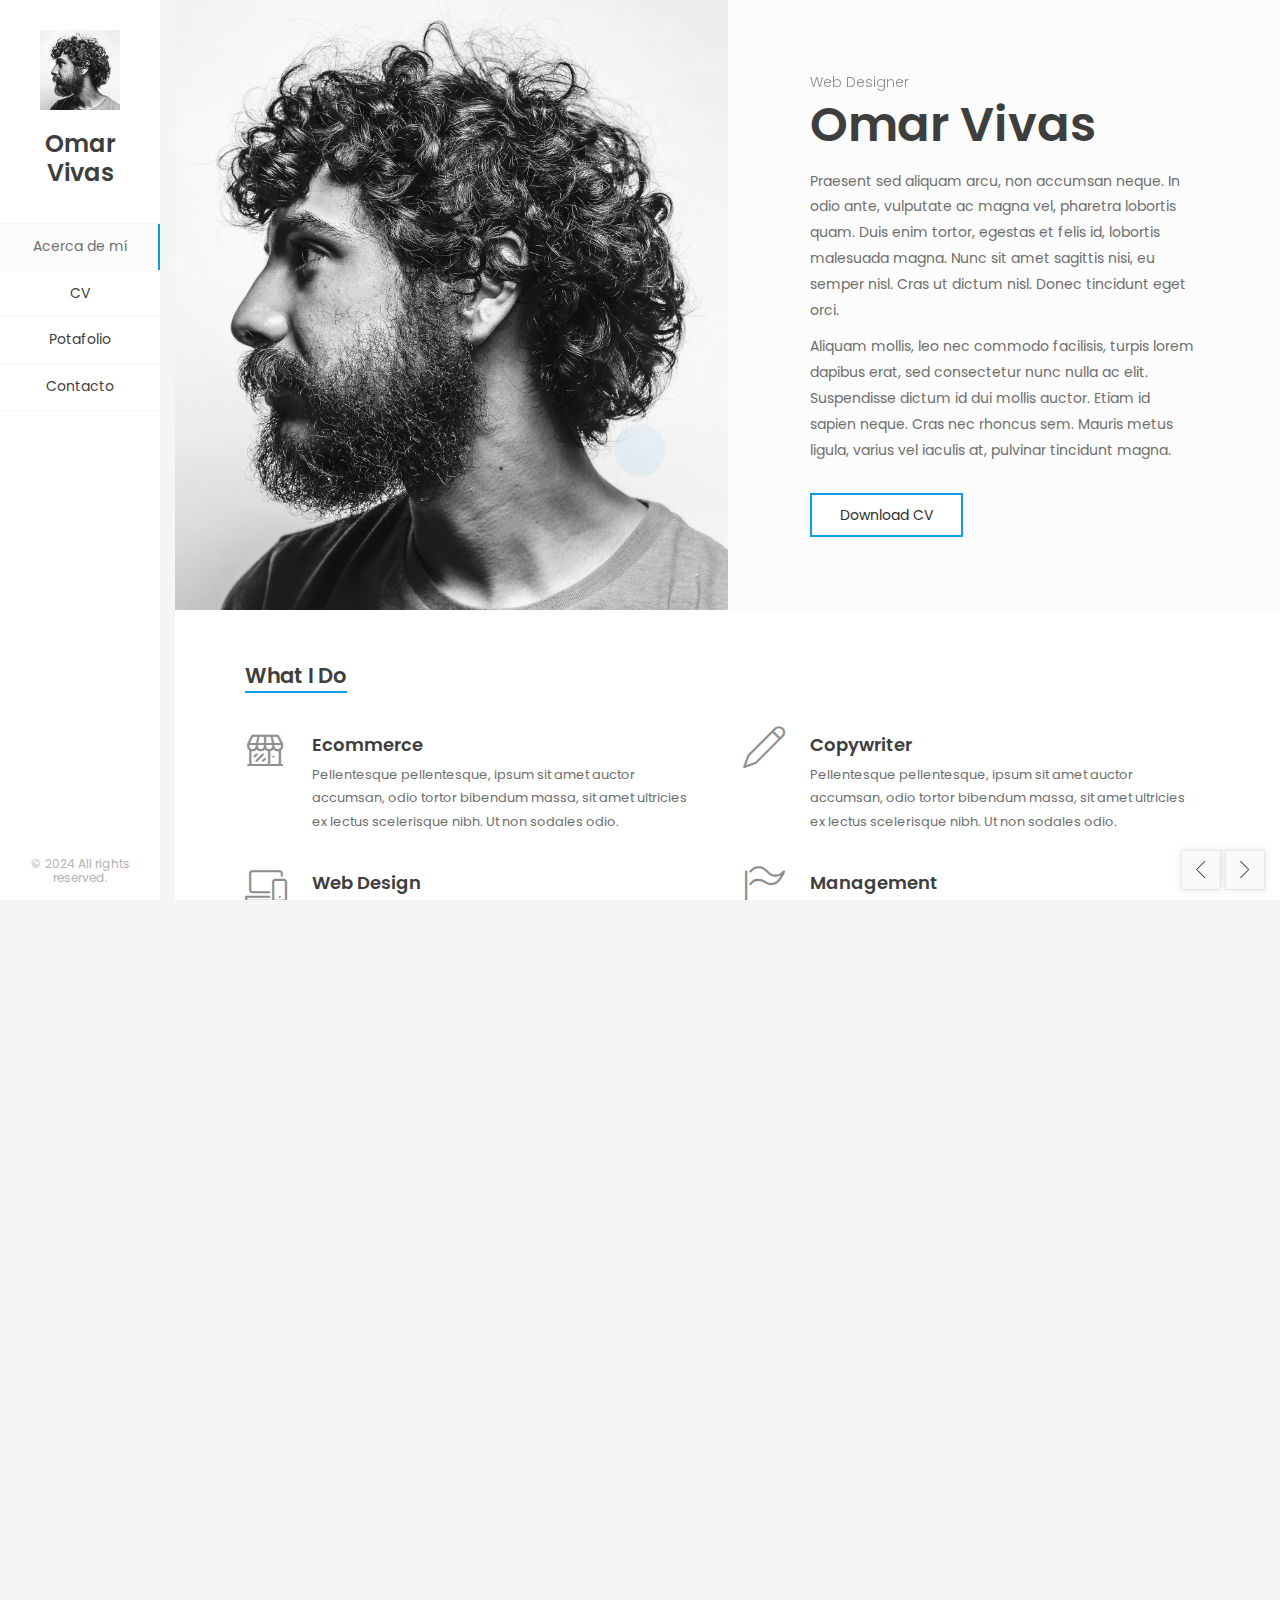
==== index.html @ ddd78770 "sync" ====
<!DOCTYPE html>
<html lang="en" class="no-js">
  <head>
    <meta charset="UTF-8" />
    <meta http-equiv="X-UA-Compatible" content="IE=edge"> 
    <title>Omar Vivas - Resume / CV / Portfolio</title>
    <meta name="viewport" content="width=device-width, initial-scale=1, maximum-scale=1" />
    <meta name="description" content="Omar Vivas - Resume / CV / Portfolio" />
    <meta name="keywords" content="CV, portfolio" />
    <meta name="author" content="lmpixels" />
    <link rel="shortcut icon" href="favicon.ico">

    <link rel="stylesheet" href="css/bootstrap.min.css" type="text/css">
    <link rel="stylesheet" href="css/animate.css" type="text/css">
    <link rel="stylesheet" href="css/animations.css" type="text/css">
    <link rel="stylesheet" href="css/owl.carousel.css" type="text/css">
    <link rel="stylesheet" href="css/magnific-popup.css" type="text/css">
    <link rel="stylesheet" href="css/main.css" type="text/css" id="theme-link">
    <link rel="stylesheet" href="preview/lmpixels-demo-panel.css" type="text/css">

    <script src="js/modernizr.custom.js"></script>
  </head>

  <body>
    <!-- Loading animation -->
    <div class="preloader">
      <div class="preloader-animation">
        <div class="preloader-spinner">
        </div>
      </div>
    </div>
    <!-- /Loading animation -->

    <div id="page" class="page">
      <!-- Header -->
      <header id="site_header" class="header mobile-menu-hide">
        <div class="header-content clearfix">
          <div class="my-photo">
            <img src="images/photo.jpg" alt="image">
          </div>

          <div class="site-title-block">
            <div class="site-title">Omar Vivas</div>
          </div>

          <!-- Navigation -->
          <div class="site-nav">
            <!-- Main menu -->
            <ul id="nav" class="site-main-menu">
              <li>
                <a class="pt-trigger" href="#about-me">Acerca de mí</a><!-- href value = data-id without # of .pt-page. -->
              </li>
              <li>
                <a class="pt-trigger" href="#resume">CV</a>
              </li>
              <li>
                <a class="pt-trigger" href="#portfolio">Potafolio</a>
              </li>
              <li>
                <a class="pt-trigger" href="#contact">Contacto</a>
              </li>
            </ul>
            <!-- /Main menu -->
          </div>
          <!-- Navigation -->

          <!-- Copyrights -->
          <div class="copyrights">© 2024 All rights reserved.</div>
          <!-- / Copyrights -->
        </div>
      </header>
      <!-- /Header -->

      <!-- Mobile Header -->
      <div class="mobile-header mobile-visible">
        <div class="mobile-logo-container">
          <div class="mobile-header-image">
            <a href="#">
                <img src="images/photo.jpg" alt="image">
            </a>
          </div>
          <div class="mobile-site-title"><a href="#">Omar Vivas</a></div>
        </div>

        <a class="menu-toggle mobile-visible">
          <i class="fa fa-bars"></i>
        </a>
      </div>
      <!-- /Mobile Header -->

      <!-- Arrows Nav -->
      <div class="lmpixels-arrows-nav">
        <div class="lmpixels-arrow-left"><i class="lnr lnr-chevron-left"></i></div>
        <div class="lmpixels-arrow-right"><i class="lnr lnr-chevron-right"></i></div>
      </div>
      <!-- /Arrows Nav -->

      <!-- Main Content -->
      <div id="main" class="site-main">
        <!-- Page changer wrapper -->
        <div class="pt-wrapper">
          <!-- Subpages -->
          <div class="subpages">

            <!-- Home Subpage -->
            <section class="pt-page" data-id="about-me">
              <div class="section-inner start-page-full-width">
                <div class="start-page-full-width">
                  <div class="row">
                    <div class="col-sm-12 col-md-6 col-lg-6">
                        <div class="inner-content">
                          <div class="fill-block"></div>
                        </div>
                    </div>
                    <div class="col-sm-12 col-md-6 col-lg-6">
                      <div class="inner-content">
                        <div class="hp-text-block">
                          <!-- Text rotation / Subtitle -->
                          <div class="owl-carousel text-rotation">                                    
                            <div class="item">
                              <div class="sp-subtitle">Web Designer</div>
                            </div>
                            <div class="item">
                              <div class="sp-subtitle">Frontend-developer</div>
                            </div>
                          </div>
                          <!-- /Text rotation / Subtitle -->

                          <h2 class="hp-main-title">Omar Vivas</h2>
                          <p>Praesent sed aliquam arcu, non accumsan neque. In odio ante, vulputate ac magna vel, pharetra lobortis quam. Duis enim tortor, egestas et felis id, lobortis malesuada magna. Nunc sit amet sagittis nisi, eu semper nisl. Cras ut dictum nisl. Donec tincidunt eget orci.</p><p>Aliquam mollis, leo nec commodo facilisis, turpis lorem dapibus erat, sed consectetur nunc nulla ac elit. Suspendisse dictum id dui mollis auctor. Etiam id sapien neque. Cras nec rhoncus sem. Mauris metus ligula, varius vel iaculis at, pulvinar tincidunt magna.</p>
                          <div class="hp-buttons">
                            <a href="#" target="_blank" class="btn btn-primary">Download CV</a>
                          </div>
                        </div>
                      </div>
                    </div>
                  </div>
                </div>
              </div>

              <div class="section-inner custom-page-content">
                <div class="page-content">
                  <!-- Services Block Title -->    
                  <div class="row">
                    <div class="col-xs-12 col-sm-12">
                      <div class="col-inner">
                        <div class="block-title">
                            <h3>What I Do</h3>
                        </div>
                      </div>
                    </div>
                  </div>
                  <!-- /Services Block Title -->  

                  <!-- Services Block -->  
                  <div class="row">
                    <div class="col-xs-12 col-sm-6">
                      <div class="col-inner">
                        <div class="info-list-w-icon">
                          <!-- Service Item 1 -->
                          <div class="info-block-w-icon">
                            <div class="ci-icon">
                              <i class="lnr lnr-store"></i>
                            </div>
                            <div class="ci-text">
                              <h4>Ecommerce</h4>
                              <p>Pellentesque pellentesque, ipsum sit amet auctor accumsan, odio tortor bibendum massa, sit amet ultricies ex lectus scelerisque nibh. Ut non sodales odio.</p>
                            </div>
                          </div>
                          <!-- /Service Item 1 -->

                          <!-- Service Item 2 -->
                          <div class="info-block-w-icon">
                            <div class="ci-icon">
                              <i class="lnr lnr-laptop-phone"></i>
                            </div>
                            <div class="ci-text">
                              <h4>Web Design</h4>
                              <p>Pellentesque pellentesque, ipsum sit amet auctor accumsan, odio tortor bibendum massa, sit amet ultricies ex lectus scelerisque nibh. Ut non sodales odio.</p>
                            </div>
                          </div>
                          <!-- Service Item 2 -->
                        </div>
                      </div>
                    </div>

                    <div class="col-xs-12 col-sm-6">
                      <div class="col-inner">
                        <div class="info-list-w-icon">
                          <!-- Service Item 3 -->
                          <div class="info-block-w-icon">
                            <div class="ci-icon">
                              <i class="lnr lnr-pencil"></i>
                            </div>
                            <div class="ci-text">
                              <h4>Copywriter</h4>
                              <p>Pellentesque pellentesque, ipsum sit amet auctor accumsan, odio tortor bibendum massa, sit amet ultricies ex lectus scelerisque nibh. Ut non sodales odio.</p>
                            </div>
                          </div>
                          <!-- Service Item 3 -->

                          <!-- Service Item 4 -->
                          <div class="info-block-w-icon">
                            <div class="ci-icon">
                              <i class="lnr lnr-flag"></i>
                            </div>
                            <div class="ci-text">
                              <h4>Management</h4>
                              <p>Pellentesque pellentesque, ipsum sit amet auctor accumsan, odio tortor bibendum massa, sit amet ultricies ex lectus scelerisque nibh. Ut non sodales odio.</p>
                            </div>
                          </div>
                          <!-- Service Item 4 -->
                        </div>
                      </div>
                    </div>
                  </div>
                  <!-- /Services Block -->
                </div>
              </div>
            </section>
            <!-- End of Home Subpage -->

            <!-- Resume Subpage -->
            <section class="pt-page" data-id="resume">
              <div class="section-inner custom-page-content">
                <div class="section-title-block second-style">
                  <h2 class="section-title">Curriculum vitae</h2>
                  <h5 class="section-description">Más de 10 años de experiencia</h5>
                </div>

                <div class="section-content">
                  <div class="row">
                    <div class="col-xs-12 col-sm-8">
                      <div class="col-inner bs-30">
                        <div class="block-title">
                            <h3>Education</h3>
                        </div>

                        <div class="timeline timeline-second-style bs-30 clearfix">
                          <div class="timeline-item clearfix">
                            <div class="left-part">
                              <h5 class="item-period">2008</h5>
                              <span class="item-company">University of Studies</span>
                            </div>
                            <div class="divider"></div>
                            <div class="right-part">
                              <h4 class="item-title">Fronted Development</h4>
                              <p>Maecenas finibus nec sem ut imperdiet. Ut tincidunt est ac dolor aliquam sodales. Phasellus sed mauris hendrerit, laoreet sem in, lobortis ante.</p>
                            </div>
                          </div>

                          <div class="timeline-item clearfix">
                            <div class="left-part">
                              <h5 class="item-period">2007</h5>
                              <span class="item-company">University of Studies</span>
                            </div>
                            <div class="divider"></div>
                            <div class="right-part">
                              <h4 class="item-title">Graphic Design</h4>
                              <p>Aliquam tincidunt malesuada tortor vitae iaculis. In eu turpis iaculis, feugiat risus quis, aliquet urna. Quisque fringilla mollis risus, eu pulvinar dolor.</p>
                            </div>
                          </div>
                        </div>

                        <div class="block-title">
                            <h3>Experience<span></span></h3>
                        </div>


                        <div class="timeline timeline-second-style clearfix">
                          <div class="timeline-item clearfix">
                            <div class="left-part">
                              <h5 class="item-period">2016 - Current</h5>
                              <span class="item-company">Google</span>
                            </div>
                            <div class="divider"></div>
                            <div class="right-part">
                              <h4 class="item-title">Lead Ui/Ux Designer</h4>
                              <p>Praesent dignissim sollicitudin justo, sed elementum quam lacinia quis. Phasellus eleifend tristique posuere. Sed vitae dui nec magna.</p>
                            </div>
                          </div>

                          <div class="timeline-item clearfix">
                            <div class="left-part">
                              <h5 class="item-period">2013 - 2016</h5>
                              <span class="item-company">Adobe</span>
                                    </div>
                            <div class="divider"></div>
                            <div class="right-part">
                              <h4 class="item-title">Senior Ui/Ux Designer</h4>
                              <p>Maecenas tempus faucibus rutrum. Duis eu aliquam urna. Proin vitae nulla tristique, ornare felis id, congue libero. Nam volutpat euismod quam.</p>
                            </div>
                          </div>

                          <div class="timeline-item clearfix">
                            <div class="left-part">
                              <h5 class="item-period">2011 - 2013</h5>
                              <span class="item-company">Google</span>
                                    </div>
                            <div class="divider"></div>
                            <div class="right-part">
                              <h4 class="item-title">Junior Ui/Ux Designer</h4>
                              <p>Duis mollis nunc quis quam viverra venenatis. Nulla nulla arcu, congue vitae nunc ac, sodales ultricies diam. Nullam justo leo, tincidunt sit amet.</p>
                            </div>
                          </div>
                        </div>
                      </div>
                    </div>

                    <div class="col-xs-12 col-sm-4">
                      <div class="col-inner">

                        <div class="block-title">
                          <h3>Design Skills<span></span></h3>
                        </div>

                        <div class="skills-info skills-second-style">
                          <!-- Skill 1 -->
                          <div class="clearfix">
                            <h4>Web Design</h4>
                            <div class="skill-value">95%</div>
                          </div>
                          <div class="skill-container">
                            <div class="skill-percentage skill-1"></div>
                          </div>
                          <!-- /Skill 1 -->

                          <!-- Skill 2 -->
                          <div class="clearfix">
                            <h4>Print Design</h4>
                            <div class="skill-value">65%</div>
                          </div>
                          <div class="skill-container">
                            <div class="skill-percentage skill-2"></div>
                          </div>
                          <!-- /Skill 2 -->

                          <!-- Skill 3 -->
                          <div class="clearfix">
                            <h4>Logo Design</h4>
                            <div class="skill-value">80%</div>
                          </div>
                          <div class="skill-container">
                            <div class="skill-percentage skill-3"></div>
                          </div>
                          <!-- /Skill 3 -->
                          
                          <!-- Skill 4 -->
                          <div class="clearfix">
                            <h4>Graphic Design</h4>
                            <div class="skill-value">90%</div>
                          </div>
                          <div class="skill-container">
                            <div class="skill-percentage skill-4"></div>
                          </div>
                          <!-- /Skill 4 -->
                        </div>

                        <div class="block-title ts-10">
                          <h3>Coding Skills<span></span></h3>
                        </div>


                        <div class="skills-info skills-second-style">
                          <!-- Skill 5 -->
                          <div class="clearfix">
                            <h4>JavaScript</h4>
                            <div class="skill-value">85%</div>
                          </div>
                          <div class="skill-container">
                            <div class="skill-percentage skill-5"></div>
                          </div>
                          <!-- /Skill 5 -->

                          <!-- Skill 6 -->
                          <div class="clearfix">
                            <h4>PHP</h4>
                            <div class="skill-value">70%</div>
                          </div>
                          <div class="skill-container">
                            <div class="skill-percentage skill-6"></div>
                          </div>
                          <!-- /Skill 6 -->

                          <!-- Skill 7 -->
                          <div class="clearfix">
                            <h4>Python</h4>
                            <div class="skill-value">60%</div>
                          </div>
                          <div class="skill-container">
                            <div class="skill-percentage skill-7"></div>
                          </div>
                          <!-- /Skill 7 -->

                          <!-- Skill 8 -->
                          <div class="clearfix">
                            <h4>Perl</h4>
                            <div class="skill-value">75%</div>
                          </div>
                          <div class="skill-container">
                            <div class="skill-percentage skill-8"></div>
                          </div>
                          <!-- /Skill 8 -->

                          <!-- Skill 9 -->
                          <div class="clearfix">
                            <h4>HTML / CSS</h4>
                            <div class="skill-value">100%</div>
                          </div>
                          <div class="skill-container">
                            <div class="skill-percentage skill-9"></div>
                          </div>
                          <!-- /Skill 9 -->

                          <!-- Skill 10 -->
                          <div class="clearfix">
                            <h4>Smarty / Twig</h4>
                            <div class="skill-value">80%</div>
                          </div>
                          <div class="skill-container">
                            <div class="skill-percentage skill-10"></div>
                          </div>
                          <!-- /Skill 10 -->
                        </div>
                      </div>
                    </div>
                  </div>

                  <div class="row">
                    <div class="col-xs-12 col-sm-12">
                      <div class="col-inner ts-30">
                        <a href="#" target="_blank" class="btn btn-primary">Download CV</a>
                      </div>
                    </div>
                  </div>
                </div>
              </div>
            </section>
            <!-- End of Resume Subpage -->


            <!-- Portfolio Subpage -->
            <section class="pt-page" data-id="portfolio">
              <div class="section-inner custom-page-content">
                <div class="section-title-block second-style">
                  <h2 class="section-title">Portafolio</h2>
                  <h5 class="section-description">Mis trabajos</h5>
                </div>
          
                <div class="section-content">
                  <div class="row">
                    <div class="col-xs-12 col-sm-12">
                      <!-- Portfolio Content -->
                      <div class="portfolio-content">

                        <ul class="portfolio-filters">
                          <li class="active">
                            <a class="filter btn btn-sm btn-link" data-group="category_all">Todos</a>
                          </li>
                          <li>
                            <a class="filter btn btn-sm btn-link" data-group="category_media">Aplicaciones web</a>
                          </li>
                          <li>
                            <a class="filter btn btn-sm btn-link" data-group="category_vimeo-videos">Aplicaciones móviles</a>
                          </li>
                        </ul>

                        <!-- Portfolio Grid -->
                        <div class="portfolio-grid three-columns">
                          
                          <figure class="item lbaudio" data-groups='["category_all", "category_soundcloud"]'>
                            <div class="portfolio-item-img">
                              <img src="images/portfolio/1.jpg" alt="SoundCloud Audio" title="" />
                              <a href="https://w.soundcloud.com/player/?url=https%3A//api.soundcloud.com/tracks/221650664&#038;color=%23ff5500&#038;auto_play=false&#038;hide_related=false&#038;show_comments=true&#038;show_user=true&#038;show_reposts=false&#038;show_teaser=true&#038;visual=true" class="lightbox mfp-iframe" title="SoundCloud Audio"></a>
                            </div>

                            <i class="fa fa-volume-up"></i>
                            <h4 class="name">SoundCloud Audio</h4>
                            <span class="category">SoundCloud</span>
                          </figure>

                          <figure class="item standard" data-groups='["category_all", "category_media"]'>
                            <div class="portfolio-item-img">
                              <img src="images/portfolio/2.jpg" alt="Media Project 2" title="" />
                              <a href="portfolio-1.html" class="ajax-page-load"></a>
                            </div>

                            <i class="far fa-file-alt"></i>
                            <h4 class="name">Media Project 2</h4>
                            <span class="category">Media</span>
                          </figure>

                          <figure class="item lbvideo" data-groups='["category_all", "category_vimeo-videos"]'>
                            <div class="portfolio-item-img">
                              <img src="images/portfolio/3.jpg" alt="Vimeo Video 1" title="" />
                              <a href="https://player.vimeo.com/video/158284739" class="lightbox mfp-iframe" title="Vimeo Video 1"></a>
                            </div>

                            <i class="fas fa-video"></i>
                            <h4 class="name">Vimeo Video 1</h4>
                            <span class="category">Vimeo Videos</span>
                          </figure>

                          <figure class="item standard" data-groups='["category_all", "category_media"]'>
                            <div class="portfolio-item-img">
                              <img src="images/portfolio/4.jpg" alt="Media Project 1" title="" />
                              <a href="portfolio-1.html" class="ajax-page-load"></a>
                            </div>

                            <i class="far fa-file-alt"></i>
                            <h4 class="name">Media Project 1</h4>
                            <span class="category">Media</span>
                          </figure>

                          <figure class="item lbimage" data-groups='["category_all", "category_mockups"]'>
                            <div class="portfolio-item-img">
                              <img src="images/portfolio/5.jpg" alt="Mockup Design 1" title="" />
                              <a class="lightbox" title="Mockup Design 1" href="images/portfolio/5.jpg"></a>
                            </div>

                            <i class="far fa-image"></i>
                            <h4 class="name">Mockup Design 1</h4>
                            <span class="category">Mockups</span>
                          </figure>

                          <figure class="item lbvideo" data-groups='["category_all", "category_youtube-videos"]'>
                            <div class="portfolio-item-img">
                              <img src="images/portfolio/6.jpg" alt="YouTube Video 1" title="" />
                              <a href="https://www.youtube.com/embed/bg0gv2YpIok" class="lightbox mfp-iframe" title="YouTube Video 1"></a>
                            </div>

                            <i class="fas fa-video"></i>
                            <h4 class="name">YouTube Video 1</h4>
                            <span class="category">YouTube Videos</span>
                          </figure>
                        </div>
                      </div>
                      <!-- /Portfolio Content -->
                    </div>
                  </div>
                </div>
              </div>
            </section>
            <!-- /Portfolio Subpage -->



            <!-- Contact Subpage -->
            <section class="pt-page" data-id="contact">
              <div class="section-inner custom-page-content">
                <div class="section-title-block second-style">
                  <h2 class="section-title">Contacto</h2>
                  <h5 class="section-description">Póngase en contacto</h5>
                </div>

                <div class="section-content">


                  <div class="row">


                    <div class="col-xs-12 col-sm-4">
                      <div class="col-inner bs-30">
                        <div class="lm-info-block gray-default">
                          <i class="lnr lnr-map-marker"></i>
                          <h4>Lima - Perú</h4>
                          <span class="lm-info-block-value"></span>
                          <span class="lm-info-block-text"></span>
                        </div>
                      </div>
                    </div>

                    <div class="col-xs-12 col-sm-4">
                      <div class="col-inner bs-30">
                        <div class="lm-info-block gray-default">
                          <i class="lnr lnr-envelope"></i>
                          <h4>ovivas.dev@gmail.com</h4>
                          <span class="lm-info-block-value"></span>
                          <span class="lm-info-block-text"></span>
                        </div>
                      </div>
                    </div>

                    <div class="col-xs-12 col-sm-4">
                      <div class="col-inner bs-30">
                        <div class="lm-info-block gray-default">
                          <i class="lnr lnr-checkmark-circle"></i>
                          <h4>Freelance Disponible</h4>
                          <span class="lm-info-block-value"></span>
                          <span class="lm-info-block-text"></span>
                        </div>
                      </div>
                    </div>
                  </div>
                </div>

                <div class="row">
                  <div class=" col-xs-12 col-sm-8 offset-sm-1 offset-sm-2">
                    <div class="col-inner ts-20">
                      <div class="block-title">
                        <h3>How Can I Help You?</h3>
                      </div>

                      <form id="contact_form" class="contact-form" action="contact_form/contact_form.php" method="post">

                        <div class="messages"></div>

                        <div class="controls two-columns">
                          <div class="fields clearfix">
                            <div class="left-column">
                              <div class="form-group form-group-with-icon">
                                <input id="form_name" type="text" name="name" class="form-control" placeholder="Full Name" required="required" data-error="Name is required.">
                                <div class="form-control-border"></div>
                                <div class="help-block with-errors"></div>
                              </div>

                              <div class="form-group form-group-with-icon">
                                <input id="form_email" type="email" name="email" class="form-control" placeholder="Email Address" required="required" data-error="Valid email is required.">
                                <div class="form-control-border"></div>
                                <div class="help-block with-errors"></div>
                              </div>

                              <div class="form-group form-group-with-icon">
                                <input id="form_subject" type="text" name="subject" class="form-control" placeholder="Subject" required="required" data-error="Subject is required.">
                                <div class="form-control-border"></div>
                                <div class="help-block with-errors"></div>
                              </div>
                            </div>
                            <div class="right-column">
                              <div class="form-group form-group-with-icon">
                                <textarea id="form_message" name="message" class="form-control" placeholder="Message" rows="7" required="required" data-error="Please, leave me a message."></textarea>
                                <div class="form-control-border"></div>
                                <div class="help-block with-errors"></div>
                              </div>
                            </div>
                          </div>

                          <div class="g-recaptcha" data-sitekey="6LdqmCAUAAAAAMMNEZvn6g4W5e0or2sZmAVpxVqI"></div>
      
                          <input type="submit" class="button btn-send" value="Send message">
                        </div>
                      </form>
                    </div>
                  </div>
                </div>
              </div>
            </section>
            <!-- End Contact Subpage -->

          </div>
        </div>
        <!-- /Page changer wrapper -->
      </div>
      <!-- /Main Content -->
    </div>



    <script src="js/jquery-2.1.3.min.js"></script>
    <script src="js/bootstrap.min.js"></script>
    <script src="js/pages-switcher.js"></script>
    <script src="js/imagesloaded.pkgd.min.js"></script>
    <script src="js/validator.js"></script>
    <script src="js/jquery.shuffle.min.js"></script>
    <script src="js/masonry.pkgd.min.js"></script>
    <script src="js/owl.carousel.min.js"></script>
    <script src="js/jquery.magnific-popup.min.js"></script>
    <script src="js/main.js"></script>
    <script src="preview/lmpixels-demo-panel.js"></script>
</body>
</html>
---- css/animations.css ----
.pt-page-moveToLeft{-webkit-animation:moveToLeft .6s ease both;animation:moveToLeft .6s ease both}.pt-page-moveFromLeft{-webkit-animation:moveFromLeft .6s ease both;animation:moveFromLeft .6s ease both}.pt-page-moveToRight{-webkit-animation:moveToRight .6s ease both;animation:moveToRight .6s ease both}.pt-page-moveFromRight{-webkit-animation:moveFromRight .6s ease both;animation:moveFromRight .6s ease both}.pt-page-moveToTop{-webkit-animation:moveToTop .6s ease both;animation:moveToTop .6s ease both}.pt-page-moveFromTop{-webkit-animation:moveFromTop .6s ease both;animation:moveFromTop .6s ease both}.pt-page-moveToBottom{-webkit-animation:moveToBottom .6s ease both;animation:moveToBottom .6s ease both}.pt-page-moveFromBottom{-webkit-animation:moveFromBottom .6s ease both;animation:moveFromBottom .6s ease both}.pt-page-fade{-webkit-animation:fade .7s ease both;animation:fade .7s ease both}.pt-page-moveToLeftFade{-webkit-animation:moveToLeftFade .7s ease both;animation:moveToLeftFade .7s ease both}.pt-page-moveFromLeftFade{-webkit-animation:moveFromLeftFade .7s ease both;animation:moveFromLeftFade .7s ease both}.pt-page-moveToRightFade{-webkit-animation:moveToRightFade .7s ease both;animation:moveToRightFade .7s ease both}.pt-page-moveFromRightFade{-webkit-animation:moveFromRightFade .7s ease both;animation:moveFromRightFade .7s ease both}.pt-page-moveToTopFade{-webkit-animation:moveToTopFade .7s ease both;animation:moveToTopFade .7s ease both}.pt-page-moveFromTopFade{-webkit-animation:moveFromTopFade .7s ease both;animation:moveFromTopFade .7s ease both}.pt-page-moveToBottomFade{-webkit-animation:moveToBottomFade .7s ease both;animation:moveToBottomFade .7s ease both}.pt-page-moveFromBottomFade{-webkit-animation:moveFromBottomFade .7s ease both;animation:moveFromBottomFade .7s ease both}.pt-page-moveToLeftEasing{-webkit-animation:moveToLeft .7s ease-in-out both;animation:moveToLeft .7s ease-in-out both}.pt-page-moveToRightEasing{-webkit-animation:moveToRight .7s ease-in-out both;animation:moveToRight .7s ease-in-out both}.pt-page-moveToTopEasing{-webkit-animation:moveToTop .7s ease-in-out both;animation:moveToTop .7s ease-in-out both}.pt-page-moveToBottomEasing{-webkit-animation:moveToBottom .7s ease-in-out both;animation:moveToBottom .7s ease-in-out both}@-webkit-keyframes moveToLeft{from{}to{-webkit-transform:translateX(-100%)}}@keyframes moveToLeft{from{}to{-webkit-transform:translateX(-100%);transform:translateX(-100%)}}@-webkit-keyframes moveFromLeft{from{-webkit-transform:translateX(-100%)}}@keyframes moveFromLeft{from{-webkit-transform:translateX(-100%);transform:translateX(-100%)}}@-webkit-keyframes moveToRight{from{}to{-webkit-transform:translateX(100%)}}@keyframes moveToRight{from{}to{-webkit-transform:translateX(100%);transform:translateX(100%)}}@-webkit-keyframes moveFromRight{from{-webkit-transform:translateX(100%)}}@keyframes moveFromRight{from{-webkit-transform:translateX(100%);transform:translateX(100%)}}@-webkit-keyframes moveToTop{from{}to{-webkit-transform:translateY(-100%)}}@keyframes moveToTop{from{}to{-webkit-transform:translateY(-100%);transform:translateY(-100%)}}@-webkit-keyframes moveFromTop{from{-webkit-transform:translateY(-100%)}}@keyframes moveFromTop{from{-webkit-transform:translateY(-100%);transform:translateY(-100%)}}@-webkit-keyframes moveToBottom{from{}to{-webkit-transform:translateY(100%)}}@keyframes moveToBottom{from{}to{-webkit-transform:translateY(100%);transform:translateY(100%)}}@-webkit-keyframes moveFromBottom{from{-webkit-transform:translateY(100%)}}@keyframes moveFromBottom{from{-webkit-transform:translateY(100%);transform:translateY(100%)}}@-webkit-keyframes fade{from{}to{opacity:.3}}@keyframes fade{from{}to{opacity:.3}}@-webkit-keyframes moveToLeftFade{from{}to{opacity:.3;-webkit-transform:translateX(-100%)}}@keyframes moveToLeftFade{from{}to{opacity:.3;-webkit-transform:translateX(-100%);transform:translateX(-100%)}}@-webkit-keyframes moveFromLeftFade{from{opacity:.3;-webkit-transform:translateX(-100%)}}@keyframes moveFromLeftFade{from{opacity:.3;-webkit-transform:translateX(-100%);transform:translateX(-100%)}}@-webkit-keyframes moveToRightFade{from{}to{opacity:.3;-webkit-transform:translateX(100%)}}@keyframes moveToRightFade{from{}to{opacity:.3;-webkit-transform:translateX(100%);transform:translateX(100%)}}@-webkit-keyframes moveFromRightFade{from{opacity:.3;-webkit-transform:translateX(100%)}}@keyframes moveFromRightFade{from{opacity:.3;-webkit-transform:translateX(100%);transform:translateX(100%)}}@-webkit-keyframes moveToTopFade{from{}to{opacity:.3;-webkit-transform:translateY(-100%)}}@keyframes moveToTopFade{from{}to{opacity:.3;-webkit-transform:translateY(-100%);transform:translateY(-100%)}}@-webkit-keyframes moveFromTopFade{from{opacity:.3;-webkit-transform:translateY(-100%)}}@keyframes moveFromTopFade{from{opacity:.3;-webkit-transform:translateY(-100%);transform:translateY(-100%)}}@-webkit-keyframes moveToBottomFade{from{}to{opacity:.3;-webkit-transform:translateY(100%)}}@keyframes moveToBottomFade{from{}to{opacity:.3;-webkit-transform:translateY(100%);transform:translateY(100%)}}@-webkit-keyframes moveFromBottomFade{from{opacity:.3;-webkit-transform:translateY(100%)}}@keyframes moveFromBottomFade{from{opacity:.3;-webkit-transform:translateY(100%);transform:translateY(100%)}}.pt-page-scaleDown{-webkit-animation:scaleDown .7s ease both;animation:scaleDown .7s ease both}.pt-page-scaleUp{-webkit-animation:scaleUp .7s ease both;animation:scaleUp .7s ease both}.pt-page-scaleUpDown{-webkit-animation:scaleUpDown .5s ease both;animation:scaleUpDown .5s ease both}.pt-page-scaleDownUp{-webkit-animation:scaleDownUp .5s ease both;animation:scaleDownUp .5s ease both}.pt-page-scaleDownCenter{-webkit-animation:scaleDownCenter .4s ease-in both;animation:scaleDownCenter .4s ease-in both}.pt-page-scaleUpCenter{-webkit-animation:scaleUpCenter .4s ease-out both;animation:scaleUpCenter .4s ease-out both}@-webkit-keyframes scaleDown{from{}to{opacity:0;-webkit-transform:scale(.8)}}@keyframes scaleDown{from{}to{opacity:0;-webkit-transform:scale(.8);transform:scale(.8)}}@-webkit-keyframes scaleUp{from{opacity:0;-webkit-transform:scale(.8)}}@keyframes scaleUp{from{opacity:0;-webkit-transform:scale(.8);transform:scale(.8)}}@-webkit-keyframes scaleUpDown{from{opacity:0;-webkit-transform:scale(1.2)}}@keyframes scaleUpDown{from{opacity:0;-webkit-transform:scale(1.2);transform:scale(1.2)}}@-webkit-keyframes scaleDownUp{from{}to{opacity:0;-webkit-transform:scale(1.2)}}@keyframes scaleDownUp{from{}to{opacity:0;-webkit-transform:scale(1.2);transform:scale(1.2)}}@-webkit-keyframes scaleDownCenter{from{}to{opacity:0;-webkit-transform:scale(.7)}}@keyframes scaleDownCenter{from{}to{opacity:0;-webkit-transform:scale(.7);transform:scale(.7)}}@-webkit-keyframes scaleUpCenter{from{opacity:0;-webkit-transform:scale(.7)}}@keyframes scaleUpCenter{from{opacity:0;-webkit-transform:scale(.7);transform:scale(.7)}}.pt-page-rotateRightSideFirst{-webkit-transform-origin:0% 50%;transform-origin:0% 50%;-webkit-animation:rotateRightSideFirst .8s both ease-in;animation:rotateRightSideFirst .8s both ease-in}.pt-page-rotateLeftSideFirst{-webkit-transform-origin:100% 50%;transform-origin:100% 50%;-webkit-animation:rotateLeftSideFirst .8s both ease-in;animation:rotateLeftSideFirst .8s both ease-in}.pt-page-rotateTopSideFirst{-webkit-transform-origin:50% 100%;transform-origin:50% 100%;-webkit-animation:rotateTopSideFirst .8s both ease-in;animation:rotateTopSideFirst .8s both ease-in}.pt-page-rotateBottomSideFirst{-webkit-transform-origin:50% 0%;transform-origin:50% 0%;-webkit-animation:rotateBottomSideFirst .8s both ease-in;animation:rotateBottomSideFirst .8s both ease-in}.pt-page-flipOutRight{-webkit-transform-origin:50% 50%;transform-origin:50% 50%;-webkit-animation:flipOutRight .5s both ease-in;animation:flipOutRight .5s both ease-in}.pt-page-flipInLeft{-webkit-transform-origin:50% 50%;transform-origin:50% 50%;-webkit-animation:flipInLeft .5s both ease-out;animation:flipInLeft .5s both ease-out}.pt-page-flipOutLeft{-webkit-transform-origin:50% 50%;transform-origin:50% 50%;-webkit-animation:flipOutLeft .5s both ease-in;animation:flipOutLeft .5s both ease-in}.pt-page-flipInRight{-webkit-transform-origin:50% 50%;transform-origin:50% 50%;-webkit-animation:flipInRight .5s both ease-out;animation:flipInRight .5s both ease-out}.pt-page-flipOutTop{-webkit-transform-origin:50% 50%;transform-origin:50% 50%;-webkit-animation:flipOutTop .5s both ease-in;animation:flipOutTop .5s both ease-in}.pt-page-flipInBottom{-webkit-transform-origin:50% 50%;transform-origin:50% 50%;-webkit-animation:flipInBottom .5s both ease-out;animation:flipInBottom .5s both ease-out}.pt-page-flipOutBottom{-webkit-transform-origin:50% 50%;transform-origin:50% 50%;-webkit-animation:flipOutBottom .5s both ease-in;animation:flipOutBottom .5s both ease-in}.pt-page-flipInTop{-webkit-transform-origin:50% 50%;transform-origin:50% 50%;-webkit-animation:flipInTop .5s both ease-out;animation:flipInTop .5s both ease-out}.pt-page-rotateFall{-webkit-transform-origin:0% 0%;transform-origin:0% 0%;-webkit-animation:rotateFall 1s both ease-in;animation:rotateFall 1s both ease-in}.pt-page-rotateOutNewspaper{-webkit-transform-origin:50% 50%;transform-origin:50% 50%;-webkit-animation:rotateOutNewspaper .5s both ease-in;animation:rotateOutNewspaper .5s both ease-in}.pt-page-rotateInNewspaper{-webkit-transform-origin:50% 50%;transform-origin:50% 50%;-webkit-animation:rotateInNewspaper .5s both ease-out;animation:rotateInNewspaper .5s both ease-out}.pt-page-rotatePushLeft{-webkit-transform-origin:0% 50%;transform-origin:0% 50%;-webkit-animation:rotatePushLeft .8s both ease;animation:rotatePushLeft .8s both ease}.pt-page-rotatePushRight{-webkit-transform-origin:100% 50%;transform-origin:100% 50%;-webkit-animation:rotatePushRight .8s both ease;animation:rotatePushRight .8s both ease}.pt-page-rotatePushTop{-webkit-transform-origin:50% 0%;transform-origin:50% 0%;-webkit-animation:rotatePushTop .8s both ease;animation:rotatePushTop .8s both ease}.pt-page-rotatePushBottom{-webkit-transform-origin:50% 100%;transform-origin:50% 100%;-webkit-animation:rotatePushBottom .8s both ease;animation:rotatePushBottom .8s both ease}.pt-page-rotatePullRight{-webkit-transform-origin:100% 50%;transform-origin:100% 50%;-webkit-animation:rotatePullRight .5s both ease;animation:rotatePullRight .5s both ease}.pt-page-rotatePullLeft{-webkit-transform-origin:0% 50%;transform-origin:0% 50%;-webkit-animation:rotatePullLeft .5s both ease;animation:rotatePullLeft .5s both ease}.pt-page-rotatePullTop{-webkit-transform-origin:50% 0%;transform-origin:50% 0%;-webkit-animation:rotatePullTop .5s both ease;animation:rotatePullTop .5s both ease}.pt-page-rotatePullBottom{-webkit-transform-origin:50% 100%;transform-origin:50% 100%;-webkit-animation:rotatePullBottom .5s both ease;animation:rotatePullBottom .5s both ease}.pt-page-rotateFoldRight{-webkit-transform-origin:0% 50%;transform-origin:0% 50%;-webkit-animation:rotateFoldRight .7s both ease;animation:rotateFoldRight .7s both ease}.pt-page-rotateFoldLeft{-webkit-transform-origin:100% 50%;transform-origin:100% 50%;-webkit-animation:rotateFoldLeft .7s both ease;animation:rotateFoldLeft .7s both ease}.pt-page-rotateFoldTop{-webkit-transform-origin:50% 100%;transform-origin:50% 100%;-webkit-animation:rotateFoldTop .7s both ease;animation:rotateFoldTop .7s both ease}.pt-page-rotateFoldBottom{-webkit-transform-origin:50% 0%;transform-origin:50% 0%;-webkit-animation:rotateFoldBottom .7s both ease;animation:rotateFoldBottom .7s both ease}.pt-page-rotateUnfoldLeft{-webkit-transform-origin:100% 50%;transform-origin:100% 50%;-webkit-animation:rotateUnfoldLeft .7s both ease;animation:rotateUnfoldLeft .7s both ease}.pt-page-rotateUnfoldRight{-webkit-transform-origin:0% 50%;transform-origin:0% 50%;-webkit-animation:rotateUnfoldRight .7s both ease;animation:rotateUnfoldRight .7s both ease}.pt-page-rotateUnfoldTop{-webkit-transform-origin:50% 100%;transform-origin:50% 100%;-webkit-animation:rotateUnfoldTop .7s both ease;animation:rotateUnfoldTop .7s both ease}.pt-page-rotateUnfoldBottom{-webkit-transform-origin:50% 0%;transform-origin:50% 0%;-webkit-animation:rotateUnfoldBottom .7s both ease;animation:rotateUnfoldBottom .7s both ease}.pt-page-rotateRoomLeftOut{-webkit-transform-origin:100% 50%;transform-origin:100% 50%;-webkit-animation:rotateRoomLeftOut .8s both ease;animation:rotateRoomLeftOut .8s both ease}.pt-page-rotateRoomLeftIn{-webkit-transform-origin:0% 50%;transform-origin:0% 50%;-webkit-animation:rotateRoomLeftIn .8s both ease;animation:rotateRoomLeftIn .8s both ease}.pt-page-rotateRoomRightOut{-webkit-transform-origin:0% 50%;transform-origin:0% 50%;-webkit-animation:rotateRoomRightOut .8s both ease;animation:rotateRoomRightOut .8s both ease}.pt-page-rotateRoomRightIn{-webkit-transform-origin:100% 50%;transform-origin:100% 50%;-webkit-animation:rotateRoomRightIn .8s both ease;animation:rotateRoomRightIn .8s both ease}.pt-page-rotateRoomTopOut{-webkit-transform-origin:50% 100%;transform-origin:50% 100%;-webkit-animation:rotateRoomTopOut .8s both ease;animation:rotateRoomTopOut .8s both ease}.pt-page-rotateRoomTopIn{-webkit-transform-origin:50% 0%;transform-origin:50% 0%;-webkit-animation:rotateRoomTopIn .8s both ease;animation:rotateRoomTopIn .8s both ease}.pt-page-rotateRoomBottomOut{-webkit-transform-origin:50% 0%;transform-origin:50% 0%;-webkit-animation:rotateRoomBottomOut .8s both ease;animation:rotateRoomBottomOut .8s both ease}.pt-page-rotateRoomBottomIn{-webkit-transform-origin:50% 100%;transform-origin:50% 100%;-webkit-animation:rotateRoomBottomIn .8s both ease;animation:rotateRoomBottomIn .8s both ease}.pt-page-rotateCubeLeftOut{-webkit-transform-origin:100% 50%;transform-origin:100% 50%;-webkit-animation:rotateCubeLeftOut .6s both ease-in;animation:rotateCubeLeftOut .6s both ease-in}.pt-page-rotateCubeLeftIn{-webkit-transform-origin:0% 50%;transform-origin:0% 50%;-webkit-animation:rotateCubeLeftIn .6s both ease-in;animation:rotateCubeLeftIn .6s both ease-in}.pt-page-rotateCubeRightOut{-webkit-transform-origin:0% 50%;transform-origin:0% 50%;-webkit-animation:rotateCubeRightOut .6s both ease-in;animation:rotateCubeRightOut .6s both ease-in}.pt-page-rotateCubeRightIn{-webkit-transform-origin:100% 50%;transform-origin:100% 50%;-webkit-animation:rotateCubeRightIn .6s both ease-in;animation:rotateCubeRightIn .6s both ease-in}.pt-page-rotateCubeTopOut{-webkit-transform-origin:50% 100%;transform-origin:50% 100%;-webkit-animation:rotateCubeTopOut .6s both ease-in;animation:rotateCubeTopOut .6s both ease-in}.pt-page-rotateCubeTopIn{-webkit-transform-origin:50% 0%;transform-origin:50% 0%;-webkit-animation:rotateCubeTopIn .6s both ease-in;animation:rotateCubeTopIn .6s both ease-in}.pt-page-rotateCubeBottomOut{-webkit-transform-origin:50% 0%;transform-origin:50% 0%;-webkit-animation:rotateCubeBottomOut .6s both ease-in;animation:rotateCubeBottomOut .6s both ease-in}.pt-page-rotateCubeBottomIn{-webkit-transform-origin:50% 100%;transform-origin:50% 100%;-webkit-animation:rotateCubeBottomIn .6s both ease-in;animation:rotateCubeBottomIn .6s both ease-in}.pt-page-rotateCarouselLeftOut{-webkit-transform-origin:100% 50%;transform-origin:100% 50%;-webkit-animation:rotateCarouselLeftOut .8s both ease;animation:rotateCarouselLeftOut .8s both ease}.pt-page-rotateCarouselLeftIn{-webkit-transform-origin:0% 50%;transform-origin:0% 50%;-webkit-animation:rotateCarouselLeftIn .8s both ease;animation:rotateCarouselLeftIn .8s both ease}.pt-page-rotateCarouselRightOut{-webkit-transform-origin:0% 50%;transform-origin:0% 50%;-webkit-animation:rotateCarouselRightOut .8s both ease;animation:rotateCarouselRightOut .8s both ease}.pt-page-rotateCarouselRightIn{-webkit-transform-origin:100% 50%;transform-origin:100% 50%;-webkit-animation:rotateCarouselRightIn .8s both ease;animation:rotateCarouselRightIn .8s both ease}.pt-page-rotateCarouselTopOut{-webkit-transform-origin:50% 100%;transform-origin:50% 100%;-webkit-animation:rotateCarouselTopOut .8s both ease;animation:rotateCarouselTopOut .8s both ease}.pt-page-rotateCarouselTopIn{-webkit-transform-origin:50% 0%;transform-origin:50% 0%;-webkit-animation:rotateCarouselTopIn .8s both ease;animation:rotateCarouselTopIn .8s both ease}.pt-page-rotateCarouselBottomOut{-webkit-transform-origin:50% 0%;transform-origin:50% 0%;-webkit-animation:rotateCarouselBottomOut .8s both ease;animation:rotateCarouselBottomOut .8s both ease}.pt-page-rotateCarouselBottomIn{-webkit-transform-origin:50% 100%;transform-origin:50% 100%;-webkit-animation:rotateCarouselBottomIn .8s both ease;animation:rotateCarouselBottomIn .8s both ease}.pt-page-rotateSidesOut{-webkit-transform-origin:-50% 50%;transform-origin:-50% 50%;-webkit-animation:rotateSidesOut .5s both ease-in;animation:rotateSidesOut .5s both ease-in}.pt-page-rotateSidesIn{-webkit-transform-origin:150% 50%;transform-origin:150% 50%;-webkit-animation:rotateSidesIn .5s both ease-out;animation:rotateSidesIn .5s both ease-out}.pt-page-rotateSlideOut{-webkit-animation:rotateSlideOut 1s both ease;animation:rotateSlideOut 1s both ease}.pt-page-rotateSlideIn{-webkit-animation:rotateSlideIn 1s both ease;animation:rotateSlideIn 1s both ease}@-webkit-keyframes rotateRightSideFirst{0%{}40%{-webkit-transform:rotateY(15deg);opacity:.8;-webkit-animation-timing-function:ease-out}100%{-webkit-transform:scale(.8) translateZ(-200px);opacity:0}}@keyframes rotateRightSideFirst{0%{}40%{-webkit-transform:rotateY(15deg);transform:rotateY(15deg);opacity:.8;-webkit-animation-timing-function:ease-out;animation-timing-function:ease-out}100%{-webkit-transform:scale(.8) translateZ(-200px);transform:scale(.8) translateZ(-200px);opacity:0}}@-webkit-keyframes rotateLeftSideFirst{0%{}40%{-webkit-transform:rotateY(-15deg);opacity:.8;-webkit-animation-timing-function:ease-out}100%{-webkit-transform:scale(.8) translateZ(-200px);opacity:0}}@keyframes rotateLeftSideFirst{0%{}40%{-webkit-transform:rotateY(-15deg);transform:rotateY(-15deg);opacity:.8;-webkit-animation-timing-function:ease-out;animation-timing-function:ease-out}100%{-webkit-transform:scale(.8) translateZ(-200px);transform:scale(.8) translateZ(-200px);opacity:0}}@-webkit-keyframes rotateTopSideFirst{0%{}40%{-webkit-transform:rotateX(15deg);opacity:.8;-webkit-animation-timing-function:ease-out}100%{-webkit-transform:scale(.8) translateZ(-200px);opacity:0}}@keyframes rotateTopSideFirst{0%{}40%{-webkit-transform:rotateX(15deg);transform:rotateX(15deg);opacity:.8;-webkit-animation-timing-function:ease-out;animation-timing-function:ease-out}100%{-webkit-transform:scale(.8) translateZ(-200px);transform:scale(.8) translateZ(-200px);opacity:0}}@-webkit-keyframes rotateBottomSideFirst{0%{}40%{-webkit-transform:rotateX(-15deg);opacity:.8;-webkit-animation-timing-function:ease-out}100%{-webkit-transform:scale(.8) translateZ(-200px);opacity:0}}@keyframes rotateBottomSideFirst{0%{}40%{-webkit-transform:rotateX(-15deg);transform:rotateX(-15deg);opacity:.8;-webkit-animation-timing-function:ease-out;animation-timing-function:ease-out}100%{-webkit-transform:scale(.8) translateZ(-200px);transform:scale(.8) translateZ(-200px);opacity:0}}@-webkit-keyframes flipOutRight{from{}to{-webkit-transform:translateZ(-1000px) rotateY(90deg);opacity:.2}}@keyframes flipOutRight{from{}to{-webkit-transform:translateZ(-1000px) rotateY(90deg);transform:translateZ(-1000px) rotateY(90deg);opacity:.2}}@-webkit-keyframes flipInLeft{from{-webkit-transform:translateZ(-1000px) rotateY(-90deg);opacity:.2}}@keyframes flipInLeft{from{-webkit-transform:translateZ(-1000px) rotateY(-90deg);transform:translateZ(-1000px) rotateY(-90deg);opacity:.2}}@-webkit-keyframes flipOutLeft{from{}to{-webkit-transform:translateZ(-1000px) rotateY(-90deg);opacity:.2}}@keyframes flipOutLeft{from{}to{-webkit-transform:translateZ(-1000px) rotateY(-90deg);transform:translateZ(-1000px) rotateY(-90deg);opacity:.2}}@-webkit-keyframes flipInRight{from{-webkit-transform:translateZ(-1000px) rotateY(90deg);opacity:.2}}@keyframes flipInRight{from{-webkit-transform:translateZ(-1000px) rotateY(90deg);transform:translateZ(-1000px) rotateY(90deg);opacity:.2}}@-webkit-keyframes flipOutTop{from{}to{-webkit-transform:translateZ(-1000px) rotateX(90deg);opacity:.2}}@keyframes flipOutTop{from{}to{-webkit-transform:translateZ(-1000px) rotateX(90deg);transform:translateZ(-1000px) rotateX(90deg);opacity:.2}}@-webkit-keyframes flipInBottom{from{-webkit-transform:translateZ(-1000px) rotateX(-90deg);opacity:.2}}@keyframes flipInBottom{from{-webkit-transform:translateZ(-1000px) rotateX(-90deg);transform:translateZ(-1000px) rotateX(-90deg);opacity:.2}}@-webkit-keyframes flipOutBottom{from{}to{-webkit-transform:translateZ(-1000px) rotateX(-90deg);opacity:.2}}@keyframes flipOutBottom{from{}to{-webkit-transform:translateZ(-1000px) rotateX(-90deg);transform:translateZ(-1000px) rotateX(-90deg);opacity:.2}}@-webkit-keyframes flipInTop{from{-webkit-transform:translateZ(-1000px) rotateX(90deg);opacity:.2}}@keyframes flipInTop{from{-webkit-transform:translateZ(-1000px) rotateX(90deg);transform:translateZ(-1000px) rotateX(90deg);opacity:.2}}@-webkit-keyframes rotateFall{0%{-webkit-transform:rotateZ(0deg)}20%{-webkit-transform:rotateZ(10deg);-webkit-animation-timing-function:ease-out}40%{-webkit-transform:rotateZ(17deg)}60%{-webkit-transform:rotateZ(16deg)}100%{-webkit-transform:translateY(100%) rotateZ(17deg)}}@keyframes rotateFall{0%{-webkit-transform:rotateZ(0deg);transform:rotateZ(0deg)}20%{-webkit-transform:rotateZ(10deg);transform:rotateZ(10deg);-webkit-animation-timing-function:ease-out;animation-timing-function:ease-out}40%{-webkit-transform:rotateZ(17deg);transform:rotateZ(17deg)}60%{-webkit-transform:rotateZ(16deg);transform:rotateZ(16deg)}100%{-webkit-transform:translateY(100%) rotateZ(17deg);transform:translateY(100%) rotateZ(17deg)}}@-webkit-keyframes rotateOutNewspaper{from{}to{-webkit-transform:translateZ(-3000px) rotateZ(360deg);opacity:0}}@keyframes rotateOutNewspaper{from{}to{-webkit-transform:translateZ(-3000px) rotateZ(360deg);transform:translateZ(-3000px) rotateZ(360deg);opacity:0}}@-webkit-keyframes rotateInNewspaper{from{-webkit-transform:translateZ(-3000px) rotateZ(-360deg);opacity:0}}@keyframes rotateInNewspaper{from{-webkit-transform:translateZ(-3000px) rotateZ(-360deg);transform:translateZ(-3000px) rotateZ(-360deg);opacity:0}}@-webkit-keyframes rotatePushLeft{from{}to{opacity:0;-webkit-transform:rotateY(90deg)}}@keyframes rotatePushLeft{from{}to{opacity:0;-webkit-transform:rotateY(90deg);transform:rotateY(90deg)}}@-webkit-keyframes rotatePushRight{from{}to{opacity:0;-webkit-transform:rotateY(-90deg)}}@keyframes rotatePushRight{from{}to{opacity:0;-webkit-transform:rotateY(-90deg);transform:rotateY(-90deg)}}@-webkit-keyframes rotatePushTop{from{}to{opacity:0;-webkit-transform:rotateX(-90deg)}}@keyframes rotatePushTop{from{}to{opacity:0;-webkit-transform:rotateX(-90deg);transform:rotateX(-90deg)}}@-webkit-keyframes rotatePushBottom{from{}to{opacity:0;-webkit-transform:rotateX(90deg)}}@keyframes rotatePushBottom{from{}to{opacity:0;-webkit-transform:rotateX(90deg);transform:rotateX(90deg)}}@-webkit-keyframes rotatePullRight{from{opacity:0;-webkit-transform:rotateY(-90deg)}}@keyframes rotatePullRight{from{opacity:0;-webkit-transform:rotateY(-90deg);transform:rotateY(-90deg)}}@-webkit-keyframes rotatePullLeft{from{opacity:0;-webkit-transform:rotateY(90deg)}}@keyframes rotatePullLeft{from{opacity:0;-webkit-transform:rotateY(90deg);transform:rotateY(90deg)}}@-webkit-keyframes rotatePullTop{from{opacity:0;-webkit-transform:rotateX(-90deg)}}@keyframes rotatePullTop{from{opacity:0;-webkit-transform:rotateX(-90deg);transform:rotateX(-90deg)}}@-webkit-keyframes rotatePullBottom{from{opacity:0;-webkit-transform:rotateX(90deg)}}@keyframes rotatePullBottom{from{opacity:0;-webkit-transform:rotateX(90deg);transform:rotateX(90deg)}}@-webkit-keyframes rotateFoldRight{from{}to{opacity:0;-webkit-transform:translateX(100%) rotateY(90deg)}}@keyframes rotateFoldRight{from{}to{opacity:0;-webkit-transform:translateX(100%) rotateY(90deg);transform:translateX(100%) rotateY(90deg)}}@-webkit-keyframes rotateFoldLeft{from{}to{opacity:0;-webkit-transform:translateX(-100%) rotateY(-90deg)}}@keyframes rotateFoldLeft{from{}to{opacity:0;-webkit-transform:translateX(-100%) rotateY(-90deg);transform:translateX(-100%) rotateY(-90deg)}}@-webkit-keyframes rotateFoldTop{from{}to{opacity:0;-webkit-transform:translateY(-100%) rotateX(90deg)}}@keyframes rotateFoldTop{from{}to{opacity:0;-webkit-transform:translateY(-100%) rotateX(90deg);transform:translateY(-100%) rotateX(90deg)}}@-webkit-keyframes rotateFoldBottom{from{}to{opacity:0;-webkit-transform:translateY(100%) rotateX(-90deg)}}@keyframes rotateFoldBottom{from{}to{opacity:0;-webkit-transform:translateY(100%) rotateX(-90deg);transform:translateY(100%) rotateX(-90deg)}}@-webkit-keyframes rotateUnfoldLeft{from{opacity:0;-webkit-transform:translateX(-100%) rotateY(-90deg)}}@keyframes rotateUnfoldLeft{from{opacity:0;-webkit-transform:translateX(-100%) rotateY(-90deg);transform:translateX(-100%) rotateY(-90deg)}}@-webkit-keyframes rotateUnfoldRight{from{opacity:0;-webkit-transform:translateX(100%) rotateY(90deg)}}@keyframes rotateUnfoldRight{from{opacity:0;-webkit-transform:translateX(100%) rotateY(90deg);transform:translateX(100%) rotateY(90deg)}}@-webkit-keyframes rotateUnfoldTop{from{opacity:0;-webkit-transform:translateY(-100%) rotateX(90deg)}}@keyframes rotateUnfoldTop{from{opacity:0;-webkit-transform:translateY(-100%) rotateX(90deg);transform:translateY(-100%) rotateX(90deg)}}@-webkit-keyframes rotateUnfoldBottom{from{opacity:0;-webkit-transform:translateY(100%) rotateX(-90deg)}}@keyframes rotateUnfoldBottom{from{opacity:0;-webkit-transform:translateY(100%) rotateX(-90deg);transform:translateY(100%) rotateX(-90deg)}}@-webkit-keyframes rotateRoomLeftOut{from{}to{opacity:.3;-webkit-transform:translateX(-100%) rotateY(90deg)}}@keyframes rotateRoomLeftOut{from{}to{opacity:.3;-webkit-transform:translateX(-100%) rotateY(90deg);transform:translateX(-100%) rotateY(90deg)}}@-webkit-keyframes rotateRoomLeftIn{from{opacity:.3;-webkit-transform:translateX(100%) rotateY(-90deg)}}@keyframes rotateRoomLeftIn{from{opacity:.3;-webkit-transform:translateX(100%) rotateY(-90deg);transform:translateX(100%) rotateY(-90deg)}}@-webkit-keyframes rotateRoomRightOut{from{}to{opacity:.3;-webkit-transform:translateX(100%) rotateY(-90deg)}}@keyframes rotateRoomRightOut{from{}to{opacity:.3;-webkit-transform:translateX(100%) rotateY(-90deg);transform:translateX(100%) rotateY(-90deg)}}@-webkit-keyframes rotateRoomRightIn{from{opacity:.3;-webkit-transform:translateX(-100%) rotateY(90deg)}}@keyframes rotateRoomRightIn{from{opacity:.3;-webkit-transform:translateX(-100%) rotateY(90deg);transform:translateX(-100%) rotateY(90deg)}}@-webkit-keyframes rotateRoomTopOut{from{}to{opacity:.3;-webkit-transform:translateY(-100%) rotateX(-90deg)}}@keyframes rotateRoomTopOut{from{}to{opacity:.3;-webkit-transform:translateY(-100%) rotateX(-90deg);transform:translateY(-100%) rotateX(-90deg)}}@-webkit-keyframes rotateRoomTopIn{from{opacity:.3;-webkit-transform:translateY(100%) rotateX(90deg)}}@keyframes rotateRoomTopIn{from{opacity:.3;-webkit-transform:translateY(100%) rotateX(90deg);transform:translateY(100%) rotateX(90deg)}}@-webkit-keyframes rotateRoomBottomOut{from{}to{opacity:.3;-webkit-transform:translateY(100%) rotateX(90deg)}}@keyframes rotateRoomBottomOut{from{}to{opacity:.3;-webkit-transform:translateY(100%) rotateX(90deg);transform:translateY(100%) rotateX(90deg)}}@-webkit-keyframes rotateRoomBottomIn{from{opacity:.3;-webkit-transform:translateY(-100%) rotateX(-90deg)}}@keyframes rotateRoomBottomIn{from{opacity:.3;-webkit-transform:translateY(-100%) rotateX(-90deg);transform:translateY(-100%) rotateX(-90deg)}}@-webkit-keyframes rotateCubeLeftOut{0%{}50%{-webkit-animation-timing-function:ease-out;-webkit-transform:translateX(-50%) translateZ(-200px) rotateY(-45deg)}100%{opacity:.3;-webkit-transform:translateX(-100%) rotateY(-90deg)}}@keyframes rotateCubeLeftOut{0%{}50%{-webkit-animation-timing-function:ease-out;animation-timing-function:ease-out;-webkit-transform:translateX(-50%) translateZ(-200px) rotateY(-45deg);transform:translateX(-50%) translateZ(-200px) rotateY(-45deg)}100%{opacity:.3;-webkit-transform:translateX(-100%) rotateY(-90deg);transform:translateX(-100%) rotateY(-90deg)}}@-webkit-keyframes rotateCubeLeftIn{0%{opacity:.3;-webkit-transform:translateX(100%) rotateY(90deg)}50%{-webkit-animation-timing-function:ease-out;-webkit-transform:translateX(50%) translateZ(-200px) rotateY(45deg)}}@keyframes rotateCubeLeftIn{0%{opacity:.3;-webkit-transform:translateX(100%) rotateY(90deg);transform:translateX(100%) rotateY(90deg)}50%{-webkit-animation-timing-function:ease-out;animation-timing-function:ease-out;-webkit-transform:translateX(50%) translateZ(-200px) rotateY(45deg);transform:translateX(50%) translateZ(-200px) rotateY(45deg)}}@-webkit-keyframes rotateCubeRightOut{0%{}50%{-webkit-animation-timing-function:ease-out;-webkit-transform:translateX(50%) translateZ(-200px) rotateY(45deg)}100%{opacity:.3;-webkit-transform:translateX(100%) rotateY(90deg)}}@keyframes rotateCubeRightOut{0%{}50%{-webkit-animation-timing-function:ease-out;animation-timing-function:ease-out;-webkit-transform:translateX(50%) translateZ(-200px) rotateY(45deg);transform:translateX(50%) translateZ(-200px) rotateY(45deg)}100%{opacity:.3;-webkit-transform:translateX(100%) rotateY(90deg);transform:translateX(100%) rotateY(90deg)}}@-webkit-keyframes rotateCubeRightIn{0%{opacity:.3;-webkit-transform:translateX(-100%) rotateY(-90deg)}50%{-webkit-animation-timing-function:ease-out;-webkit-transform:translateX(-50%) translateZ(-200px) rotateY(-45deg)}}@keyframes rotateCubeRightIn{0%{opacity:.3;-webkit-transform:translateX(-100%) rotateY(-90deg);transform:translateX(-100%) rotateY(-90deg)}50%{-webkit-animation-timing-function:ease-out;animation-timing-function:ease-out;-webkit-transform:translateX(-50%) translateZ(-200px) rotateY(-45deg);transform:translateX(-50%) translateZ(-200px) rotateY(-45deg)}}@-webkit-keyframes rotateCubeTopOut{0%{}50%{-webkit-animation-timing-function:ease-out;-webkit-transform:translateY(-50%) translateZ(-200px) rotateX(45deg)}100%{opacity:.3;-webkit-transform:translateY(-100%) rotateX(90deg)}}@keyframes rotateCubeTopOut{0%{}50%{-webkit-animation-timing-function:ease-out;animation-timing-function:ease-out;-webkit-transform:translateY(-50%) translateZ(-200px) rotateX(45deg);transform:translateY(-50%) translateZ(-200px) rotateX(45deg)}100%{opacity:.3;-webkit-transform:translateY(-100%) rotateX(90deg);transform:translateY(-100%) rotateX(90deg)}}@-webkit-keyframes rotateCubeTopIn{0%{opacity:.3;-webkit-transform:translateY(100%) rotateX(-90deg)}50%{-webkit-animation-timing-function:ease-out;-webkit-transform:translateY(50%) translateZ(-200px) rotateX(-45deg)}}@keyframes rotateCubeTopIn{0%{opacity:.3;-webkit-transform:translateY(100%) rotateX(-90deg);transform:translateY(100%) rotateX(-90deg)}50%{-webkit-animation-timing-function:ease-out;animation-timing-function:ease-out;-webkit-transform:translateY(50%) translateZ(-200px) rotateX(-45deg);transform:translateY(50%) translateZ(-200px) rotateX(-45deg)}}@-webkit-keyframes rotateCubeBottomOut{0%{}50%{-webkit-animation-timing-function:ease-out;-webkit-transform:translateY(50%) translateZ(-200px) rotateX(-45deg)}100%{opacity:.3;-webkit-transform:translateY(100%) rotateX(-90deg)}}@keyframes rotateCubeBottomOut{0%{}50%{-webkit-animation-timing-function:ease-out;animation-timing-function:ease-out;-webkit-transform:translateY(50%) translateZ(-200px) rotateX(-45deg);transform:translateY(50%) translateZ(-200px) rotateX(-45deg)}100%{opacity:.3;-webkit-transform:translateY(100%) rotateX(-90deg);transform:translateY(100%) rotateX(-90deg)}}@-webkit-keyframes rotateCubeBottomIn{0%{opacity:.3;-webkit-transform:translateY(-100%) rotateX(90deg)}50%{-webkit-animation-timing-function:ease-out;-webkit-transform:translateY(-50%) translateZ(-200px) rotateX(45deg)}}@keyframes rotateCubeBottomIn{0%{opacity:.3;-webkit-transform:translateY(-100%) rotateX(90deg);transform:translateY(-100%) rotateX(90deg)}50%{-webkit-animation-timing-function:ease-out;animation-timing-function:ease-out;-webkit-transform:translateY(-50%) translateZ(-200px) rotateX(45deg);transform:translateY(-50%) translateZ(-200px) rotateX(45deg)}}@-webkit-keyframes rotateCarouselLeftOut{from{}to{opacity:.3;-webkit-transform:translateX(-150%) scale(.4) rotateY(-65deg)}}@keyframes rotateCarouselLeftOut{from{}to{opacity:.3;-webkit-transform:translateX(-150%) scale(.4) rotateY(-65deg);transform:translateX(-150%) scale(.4) rotateY(-65deg)}}@-webkit-keyframes rotateCarouselLeftIn{from{opacity:.3;-webkit-transform:translateX(200%) scale(.4) rotateY(65deg)}}@keyframes rotateCarouselLeftIn{from{opacity:.3;-webkit-transform:translateX(200%) scale(.4) rotateY(65deg);transform:translateX(200%) scale(.4) rotateY(65deg)}}@-webkit-keyframes rotateCarouselRightOut{from{}to{opacity:.3;-webkit-transform:translateX(200%) scale(.4) rotateY(65deg)}}@keyframes rotateCarouselRightOut{from{}to{opacity:.3;-webkit-transform:translateX(200%) scale(.4) rotateY(65deg);transform:translateX(200%) scale(.4) rotateY(65deg)}}@-webkit-keyframes rotateCarouselRightIn{from{opacity:.3;-webkit-transform:translateX(-200%) scale(.4) rotateY(-65deg)}}@keyframes rotateCarouselRightIn{from{opacity:.3;-webkit-transform:translateX(-200%) scale(.4) rotateY(-65deg);transform:translateX(-200%) scale(.4) rotateY(-65deg)}}@-webkit-keyframes rotateCarouselTopOut{from{}to{opacity:.3;-webkit-transform:translateY(-200%) scale(.4) rotateX(65deg)}}@keyframes rotateCarouselTopOut{from{}to{opacity:.3;-webkit-transform:translateY(-200%) scale(.4) rotateX(65deg);transform:translateY(-200%) scale(.4) rotateX(65deg)}}@-webkit-keyframes rotateCarouselTopIn{from{opacity:.3;-webkit-transform:translateY(200%) scale(.4) rotateX(-65deg)}}@keyframes rotateCarouselTopIn{from{opacity:.3;-webkit-transform:translateY(200%) scale(.4) rotateX(-65deg);transform:translateY(200%) scale(.4) rotateX(-65deg)}}@-webkit-keyframes rotateCarouselBottomOut{from{}to{opacity:.3;-webkit-transform:translateY(200%) scale(.4) rotateX(-65deg)}}@keyframes rotateCarouselBottomOut{from{}to{opacity:.3;-webkit-transform:translateY(200%) scale(.4) rotateX(-65deg);transform:translateY(200%) scale(.4) rotateX(-65deg)}}@-webkit-keyframes rotateCarouselBottomIn{from{opacity:.3;-webkit-transform:translateY(-200%) scale(.4) rotateX(65deg)}}@keyframes rotateCarouselBottomIn{from{opacity:.3;-webkit-transform:translateY(-200%) scale(.4) rotateX(65deg);transform:translateY(-200%) scale(.4) rotateX(65deg)}}@-webkit-keyframes rotateSidesOut{from{}to{opacity:0;-webkit-transform:translateZ(-500px) rotateY(90deg)}}@keyframes rotateSidesOut{from{}to{opacity:0;-webkit-transform:translateZ(-500px) rotateY(90deg);transform:translateZ(-500px) rotateY(90deg)}}@-webkit-keyframes rotateSidesIn{from{opacity:0;-webkit-transform:translateZ(-500px) rotateY(-90deg)}}@keyframes rotateSidesIn{from{opacity:0;-webkit-transform:translateZ(-500px) rotateY(-90deg);transform:translateZ(-500px) rotateY(-90deg)}}@-webkit-keyframes rotateSlideOut{0%{}25%{opacity:.5;-webkit-transform:translateZ(-500px)}75%{opacity:.5;-webkit-transform:translateZ(-500px) translateX(-200%)}100%{opacity:.5;-webkit-transform:translateZ(-500px) translateX(-200%)}}@keyframes rotateSlideOut{0%{}25%{opacity:.5;-webkit-transform:translateZ(-500px);transform:translateZ(-500px)}75%{opacity:.5;-webkit-transform:translateZ(-500px) translateX(-200%);transform:translateZ(-500px) translateX(-200%)}100%{opacity:.5;-webkit-transform:translateZ(-500px) translateX(-200%);transform:translateZ(-500px) translateX(-200%)}}@-webkit-keyframes rotateSlideIn{0%,25%{opacity:.5;-webkit-transform:translateZ(-500px) translateX(200%)}75%{opacity:.5;-webkit-transform:translateZ(-500px)}100%{opacity:1;-webkit-transform:translateZ(0) translateX(0)}}@keyframes rotateSlideIn{0%,25%{opacity:.5;-webkit-transform:translateZ(-500px) translateX(200%);transform:translateZ(-500px) translateX(200%)}75%{opacity:.5;-webkit-transform:translateZ(-500px);transform:translateZ(-500px)}100%{opacity:1;-webkit-transform:translateZ(0) translateX(0);transform:translateZ(0) translateX(0)}}.pt-page-delay100{-webkit-animation-delay:.1s;animation-delay:.1s}.pt-page-delay180{-webkit-animation-delay:.18s;animation-delay:.18s}.pt-page-delay200{-webkit-animation-delay:.2s;animation-delay:.2s}.pt-page-delay300{-webkit-animation-delay:.3s;animation-delay:.3s}.pt-page-delay400{-webkit-animation-delay:.4s;animation-delay:.4s}.pt-page-delay500{-webkit-animation-delay:.5s;animation-delay:.5s}.pt-page-delay700{-webkit-animation-delay:.7s;animation-delay:.7s}.pt-page-delay1000{-webkit-animation-delay:1s;animation-delay:1s}
---- css/main.css ----
@import '../fonts/fontawesome-free/css/all.min.css';@import 'Linearicons-Free.css';@import 'pe-icon-7-stroke.css';@import 'https://fonts.googleapis.com/css?family=Poppins:200,200i,300,300i,400,400i,500,500i,600,600i,700,700i';html{position:relative;height:100%;width:100%}body{position:relative;font-family:roboto,Helvetica,sans-serif;margin:0;height:100%;width:100%;background-color:#f5f5f5;overflow:hidden;background-size:cover;-webkit-background-size:cover;background-attachment:fixed;background-position:center center;background-repeat:no-repeat}body,p{font-family:Poppins,Helvetica,sans-serif;font-size:14px;font-weight:400;font-style:normal;line-height:1.85em;color:#666}body.ajax-page-visible{overflow:hidden}body::-webkit-scrollbar{position:absolute;width:8px;margin-left:-8px}body::-webkit-scrollbar-track{-webkit-box-shadow:inset 0 0 2px rgba(0,0,0,.2)}body::-webkit-scrollbar-thumb{background-color:#9e9e9e;outline:1px solid slategrey}a{color:#0099e5;text-decoration:none;outline:none;-webkit-transition:all .3s ease-in-out;-moz-transition:all .3s ease-in-out;-o-transition:all .3s ease-in-out;-ms-transition:all .3s ease-in-out;transition:all .3s ease-in-out}a:hover{color:#ff9800;text-decoration:none;outline:none}a:focus{outline:0}h1,h2,h3,h4,h5,h6{font-family:Poppins,Helvetica,sans-serif;font-weight:600;font-style:normal;color:#333;line-height:1.5em}h1{font-size:32px}h2{font-size:27px}h3{font-size:21px}h4{font-size:18px}h5{font-size:16px}h6{font-size:14px}p{font-size:14px;margin:0 0 10px;font-weight:400}p.lead{font-size:18px;margin:25px 0}img{vertical-align:bottom;max-width:100%;height:auto;border:0;-ms-interpolation-mode:bicubic}.clearfix:before,.clearfix:after{content:" ";display:table}.page{position:relative;width:100%;height:100%}.mobile-visible{display:none;visibility:hidden}.mobile-hidden{display:block;visibility:visible}.form-group{position:relative;margin:0 0 21.5px}.form-control,.form-control:focus{height:42px}.form-control,.form-control:focus,.has-error .form-control,.has-error .form-control:focus,input[type=search],input[type=password],input[type=text]{position:relative;border:1px solid #dfdfdf;border-radius:0;display:block;font-size:1em;margin:0;padding:10px 25px 10px 12px;width:100%;background:0 0;text-align:left;color:inherit;-webkit-box-shadow:none;-moz-box-shadow:none;box-shadow:none;outline:none;font-family:poppins,Helvetica,sans-serif}textarea.form-control,textarea.form-control:focus{height:auto}.form-control+.form-control-border{content:"";position:absolute;z-index:-1;left:50%;right:50%;bottom:0;background:#0099e5;height:2px;-webkit-transition:all .3s ease-in-out;-moz-transition:all .3s ease-in-out;-o-transition:all .3s ease-in-out;-ms-transition:all .3s ease-in-out;transition:all .3s ease-in-out}.form-control:focus+.form-control-border{left:0;right:0;z-index:1}.has-error .form-control+.form-control-border{background:#ff4c4c}.form-control::-moz-placeholder{color:#adadac}.form-control:-ms-input-placeholder{color:#adadac}.form-control::-webkit-input-placeholder{color:#adadac}.form-group .help-block{position:absolute;display:inline-block;padding:0 5px;font-size:.93em;line-height:1.75em;margin:-2px 0 0 10px;color:#fff;background:#ff4e4e}.form-group .help-block:after{content:" ";position:absolute;left:5px;bottom:100%;width:0;height:0;border-bottom:10px solid #ff4e4e;border-right:10px solid transparent}.form-group .help-block:empty{display:none}.form-group-with-icon i{position:absolute;font-size:16px;top:13px;right:13px;color:#d3d3d3}.form-group-with-icon.form-group-focus i{color:#0099e5}.form-group.form-group-w-checkbox{padding-top:0;padding-bottom:8px;margin-bottom:17px}.form-group-with-icon.form-group-w-checkbox{padding-top:8px;padding-left:52px;margin-bottom:25px}.form-group .form-control-checkbox+label,.form-group.form-group-focus .form-control-checkbox+label{position:relative;display:inline;left:0;top:0;font-size:1em;opacity:1}.form-group .form-control-checkbox,.form-group.form-group-focus .form-control-checkbox{display:inline-block;width:auto;height:auto;top:2px}.form-group.form-group-w-checkbox .help-block{top:100%;left:0;margin-left:0}.form-group.form-group-with-icon.form-group-w-checkbox .help-block{left:52px}.no-padding{padding:0}.subpage-block{margin-bottom:30px}.text-rotation{display:block}.center{text-align:center}.btn-primary,.btn-secondary,button,input[type=button],input[type=submit]{display:inline-block;position:relative;padding:.8em 2em;margin-bottom:.25em;font-size:1em;line-height:1.2;border:0;outline:0;border:2px solid #0099e5;color:#222;text-shadow:none;background-color:#fff;border-radius:0;font-family:poppins,Helvetica,sans-serif;-webkit-transition:all .3s ease-in-out;-moz-transition:all .3s ease-in-out;-o-transition:all .3s ease-in-out;-ms-transition:all .3s ease-in-out;transition:all .3s ease-in-out}.btn-primary:hover,.btn-primary:focus,button:hover,button:focus,input[type=button]:hover,input[type=button]:focus,input[type=submit]:hover,input[type=submit]:focus{background-color:#0099e5;border-color:#0099e5;color:#fff}.btn-secondary{border-color:#d5d5d5;background-color:#fff}.btn-secondary:hover,.btn-secondary:focus{color:#222;border-color:#d5d5d5;background-color:#d5d5d5}.border-top{border-top:2px solid #0099e5}.border-bottom{border-bottom:2px solid #0099e5}body>footer{position:absolute;bottom:0;left:22%;right:0}body>footer .copyrights{display:block;padding:12px;text-align:center;font-size:12px;line-height:24px;color:#9e9e9e}.ts-10{padding-top:10px}.ts-15{padding-top:15px}.ts-20{padding-top:20px}.ts-25{padding-top:25px}.ts-30{padding-top:30px}.ts-35{padding-top:35px}.ts-40{padding-top:40px}.ts-45{padding-top:45px}.ts-50{padding-top:50px}.bs-10{padding-bottom:10px}.bs-15{padding-bottom:15px}.bs-20{padding-bottom:20px}.bs-25{padding-bottom:25px}.bs-30{padding-bottom:30px}.bs-35{padding-bottom:35px}.bs-40{padding-bottom:40px}.bs-45{padding-bottom:45px}.bs-50{padding-bottom:50px}blockquote{padding:15px 20px;margin:20px 0;font-size:1em;border-left:2px solid #d8d8d8;font-style:italic}.no-js .preloader,.no-js .preloader-portfolio{display:none}.preloader,.preloader-portfolio{position:fixed;left:0;top:0;width:100%;height:100%;z-index:9999;background:#fff}.preloader-animation{position:absolute;top:50%;left:50%;text-align:center;background-color:inherit;color:inherit;opacity:1;transition:opacity .3s;transform:translate3d(-50%,-50%,0)}.preloader-spinner{width:52px;height:52px;margin:100px auto;background-color:#0099e5;border-radius:100%;-webkit-animation:sk-scaleout 1s infinite ease-in-out;animation:sk-scaleout 1s infinite ease-in-out}@-webkit-keyframes sk-scaleout{0%{-webkit-transform:scale(0)}100%{-webkit-transform:scale(1.1);opacity:0}}@keyframes sk-scaleout{0%{-webkit-transform:scale(0);transform:scale(0)}100%{-webkit-transform:scale(1.1);transform:scale(1.1);opacity:0}}.pt-wrapper{position:relative;width:100%;max-width:100%;height:100%;padding:0;z-index:1;background-color:transparent}.subpages{position:relative;width:100%;max-width:100%;height:100%;max-height:100%;-webkit-perspective:1500px;-moz-perspective:1500px;perspective:1500px;-webkit-backface-visibility:hidden;-moz-backface-visibility:hidden;backface-visibility:hidden}.pt-page{position:absolute;width:100%;height:100%;min-width:100%;min-height:100%;max-width:2300px;padding-left:15px;margin:0 auto;top:0;left:0;right:0;opacity:0;overflow:auto;visibility:hidden;-webkit-backface-visibility:hidden;-moz-backface-visibility:hidden;backface-visibility:hidden;-webkit-transform:translate3d(0,0,0);-moz-transform:translate3d(0,0,0);transform:translate3d(0,0,0)}.section-inner.start-page-full-width+.section-inner.custom-page-content{min-height:auto}.pt-page .section-inner{position:relative;height:auto;width:100%;min-width:100%;min-height:100%;background-color:transparent;padding:50px 70px 70px;background-color:#fff;-webkit-transform:translate3d(0,0,0);-o-transform:translate3d(0,0,0);-moz-transform:translate3d(0,0,0);transform:translate3d(0,0,0);-ms-transform:none}.section-inner.start-page-full-width{min-height:auto;padding:0}.section-inner.start-page-full-width .row{margin-right:0;margin-left:0}.section-inner.start-page-full-width div[class^=col-]{padding:0!important}.section-inner.start-page-full-width .inner-content{height:100%;min-height:100%}.section-inner.start-page-full-width .inner-content .fill-block{background-image:url(../images/sp_photo.jpg)}.section-inner.start-page-full-width .inner-content .fill-block{position:relative;height:100%;min-height:300px;width:100%;background-position:center;background-repeat:no-repeat;background-size:cover}.section-inner.start-page-full-width .hp-text-block{padding:70px 15%;background-color:#fcfcfc;height:100%;min-height:100px}.hp-main-title{font-size:48px;line-height:1.2em;margin-bottom:15px}.hp-buttons{margin-top:30px}.no-js .pt-page{position:relative}.pt-page-content{position:absolute;width:100%}.pt-page-current,.no-js .pt-page{visibility:visible;z-index:90;opacity:1;overflow:auto}.pt-page.pt-page-current .portfolio-grid{display:block}.no-js .pt-page *{height:auto}.no-js body{overflow:auto}.pt-message{display:none;position:absolute;z-index:99999;bottom:0;left:0;width:100%;background:#da475c;color:#fff;text-align:center}.pt-message p{margin:0;line-height:60px;font-size:26px}.no-cssanimations .pt-message{display:block}.section-with-bg{-webkit-backface-visibility:hidden;backface-visibility:hidden;background-attachment:fixed;background-position:50%;background-size:cover;-webkit-background-size:cover;background-attachment:scroll;background-position:center center;background-repeat:no-repeat}.section-without-bg{background:0 0;-webkit-box-shadow:none;-moz-box-shadow:none;box-shadow:none}.section-paddings-0{padding:0}.header{position:fixed;width:160px;top:0;bottom:0;padding:10px 0 0;background-color:#fff;overflow:auto;z-index:11}.header *{-webkit-transition:all .2s ease-in-out;-moz-transition:all .2s ease-in-out;-o-transition:all .2s ease-in-out;-ms-transition:all .2s ease-in-out;transition:all .2s ease-in-out}.header .header-content{position:relative;margin:0 auto;min-height:100%;padding-bottom:50px;padding-left:0;padding-right:0}.my-photo{position:relative;margin:20px auto;max-width:110px;text-align:center;z-index:0}.my-photo img{height:80px;max-height:80px;width:80px}.site-title-block{position:relative;z-index:1;margin:20px 20px 10px;text-align:center}.site-title{font-size:24px;font-weight:600;font-style:normal;line-height:1.2em;color:#333;letter-spacing:0;margin:20px 0 0}.site-title span{color:#0099e5}.header.sticked .site-title{margin-top:18px}.site-main{height:100%;position:relative}.site-nav{display:block;padding:25px 0 40px}.site-main-menu{display:block;padding:0;margin:0}.site-main-menu li{display:block;position:relative;padding:0;text-align:center}.site-main-menu li a,.site-main-menu li a:hover{font-size:14px;font-weight:400;font-style:normal;line-height:1.85em;color:#333;letter-spacing:0;display:block;position:relative;padding:10px 20px;text-align:center;position:relative;text-decoration:none;border-bottom:1px solid #f5f5f5;outline:none}.site-main-menu:not(.dl-menu) li:first-child a{border-top:1px solid #f5f5f5}.site-main-menu li a:hover,.site-main-menu li.active a{background-color:#fcfcfc;color:inherit}.site-main-menu li a:hover:after,.site-main-menu li.active a:after{display:block;position:absolute;right:0;bottom:0;content:'';width:2px;height:100%;margin:0 auto;background-color:#eee;-webkit-transition:all .18s ease-out;-moz-transition:all .18s ease-out;transition:all .18s ease-out}.site-main-menu li.active a:after{background-color:#0099e5}.header .social-links{display:inline-block;position:relative;width:100%;list-style:none;margin:0;padding:0;text-align:center}.header .social-links a{display:inline-block;margin:0 2px;width:28px;height:28px;color:#888;background-color:#eee;text-align:center}.header .social-links a:hover{background-color:#0099e5}.header .social-links a i{font-size:14px;line-height:28px}.header .social-links a:hover i{color:#fff}.menu-toggle{display:block;width:50px;margin:0 4px;line-height:50px;height:50px;text-align:center;cursor:pointer;overflow:hidden;float:right}.menu-toggle i{color:#222;font-size:21px;line-height:50px}.page-header{margin:0;border:0}.page-content{background-color:#fff}.section-title-block.first-style,.section-title-block.second-style{margin-bottom:40px}.section-title-block.first-style .section-title,.page-title-wrap.first-style h2.page-title,.section-title-block.second-style .section-title,.page-title-wrap.second-style h2.page-title{color:#333;font-size:30px;font-family:Poppins,Helvetica,sans-serif;font-weight:600;font-style:normal;letter-spacing:0;margin:0 0 8px;line-height:1.5em}.section-title-block.second-style .section-title:after,.page-title-wrap.second-style h2.page-title:after{display:block;content:'';width:100%;margin-top:5px;height:2px;background-color:#eee;opacity:1}.section-title-block.second-style .section-description{display:block;margin:0;color:#888;font-size:14px;font-weight:300;text-align:right}.block-title h3,h3.comment-reply-title{display:inline-block;margin:0 0 20px;padding-bottom:3px}.block-title h3:after,h3.comment-reply-title:after{content:'';display:block;width:100%;height:2px;margin-top:-1px;background-color:#0099e5}.info-block-w-icon{position:relative;text-align:left;width:100%;display:table;margin:0;padding:10px 10px 10px 0}.info-block-w-icon .ci-icon{display:table-cell;width:54px;padding-right:25px}.info-block-w-icon i{position:relative;font-size:42px;color:#888}.info-block-w-icon .ci-text{position:relative;display:table-cell;padding:0;vertical-align:middle}.info-block-w-icon .ci-text h4{margin:5px 0}.info-block-w-icon .ci-text p{font-size:.92em}.testimonial-item{width:100%;margin:0 auto}.testimonial-content{padding-left:50px;width:100%;height:auto}.testimonial-content .testimonial-text{padding:1.4em 1.8em;background-color:#fdfdfd;border-radius:6px;-moz-border-radius:6px;-webkit-border-radius:6px;border:1px solid #e5e5e5;width:100%;position:relative;margin:0;z-index:-1}.testimonial-content .testimonial-text p{margin:0;font-style:italic}.testimonial-credits{margin-top:10px;display:block;position:relative}.testimonial-picture{display:inline-block;position:absolute;width:80px;height:80px;overflow:hidden;margin:0;top:-37px;border-radius:40px;z-index:1}.testimonial-picture img{width:100%;border-radius:100%;-moz-border-radius:100%;-webkit-border-radius:100%;border:2px solid #e5e5e5}.testimonial-author-info{display:inline-block;position:relative;padding-left:92px}.testimonial-author,.info-list li .title{font-family:Poppins,Helvetica,sans-serif;font-weight:600;font-style:normal;color:#333}.testimonial-author{display:inline-block;font-size:1.07em;color:#222;margin:0;font-weight:600;text-align:center}.testimonial-firm{font-size:11px;line-height:1.3em;margin:0;font-weight:400;color:#aaa}.clients.owl-carousel{padding-bottom:35px}.clients.owl-carousel .client-block{padding:0 15px 15px;margin-bottom:15px}.client-block{text-align:center;padding:5px 0;margin-bottom:30px;opacity:.4;-webkit-transition:all .2s ease-in-out;-moz-transition:all .2s ease-in-out;-o-transition:all .2s ease-in-out;-ms-transition:all .2s ease-in-out;transition:all .2s ease-in-out}.clients.owl-carousel .owl-item img{display:block;width:100%;max-width:100px}.testimonials.owl-carousel .owl-nav .owl-prev,.testimonials.owl-carousel .owl-nav .owl-next,.clients.owl-carousel .owl-nav .owl-prev,.clients.owl-carousel .owl-nav .owl-next{display:inline-block;background-color:#fff;border:1px solid #e5e5e5;-webkit-transition-duration:.2s;transition-duration:.2s}.testimonials.owl-carousel .owl-nav .owl-prev:hover,.testimonials.owl-carousel .owl-nav .owl-next:hover,.clients.owl-carousel .owl-nav .owl-prev:hover,.clients.owl-carousel .owl-nav .owl-next:hover{color:#fff;background-color:#0099e5;border-color:#0099e5}.timeline-second-style .timeline-item{position:relative;display:table;table-layout:fixed;width:100%;padding-bottom:15px}.timeline-second-style .left-part{width:30%;display:table-cell;padding-right:25px;min-height:100%;text-align:right;vertical-align:top}.timeline-second-style .item-period{margin:3px 0;font-size:14px;line-height:1.4em}.timeline-second-style .item-company{display:block;color:#aaa;margin:0 0 4px;font-size:12px;line-height:1.45em}.timeline-second-style .divider{position:absolute;top:0;left:30%;bottom:0;width:1px;background-color:#eee}.timeline-second-style .divider:after{content:'';display:block;margin-top:7px;width:11px;height:11px;margin-left:-5px;border-radius:5px;border:2px solid #0099e5;background-color:#fff}.timeline-second-style .right-part{width:70%;display:table-cell;padding-left:25px;padding-right:15px;vertical-align:top}.timeline-second-style .item-title{font-size:16px;margin-bottom:3px}.timeline-second-style .right-part p,.timeline-second-style .right-part p>*{font-size:.92em}.section-title-block.second-style .section-description{display:block;margin:0;color:#888;font-size:14px;font-weight:300;text-align:right}.skills-info.skills-second-style h4{font-size:13px;line-height:1.1em;position:relative;float:left;margin:0 0 4px}.skills-second-style .skill-value{font-size:11px;line-height:1.1em;position:relative;float:right;margin:0 0 4px;color:#aaa}.pt-page .skills-second-style .skill-percentage,.pt-page .skills-second-style .skill-value{-webkit-transition:all 2s ease-in-out;-moz-transition:all 2s ease-in-out;-o-transition:all 2s ease-in-out;-ms-transition:all 2s ease-in-out;transition:all 2s ease-in-out}.skills-second-style .skill-container{position:relative;background-color:transparent;border:1px solid #0099e5;-moz-border-radius:8px;-webkit-border-radius:8px;border-radius:8px;-webkit-box-sizing:border-box;-moz-box-sizing:border-box;box-sizing:border-box;height:10px;margin-bottom:15px;width:100%}.skills-second-style .skill-percentage{background-color:#0099e5;border:2px solid #fff;-moz-border-radius:9px;-webkit-border-radius:9px;border-radius:9px;height:8px;padding:0}.skill-percentage.skill-1{width:95%}.skill-percentage.skill-2{width:65%}.skill-percentage.skill-3{width:80%}.skill-percentage.skill-4{width:90%}.skill-percentage.skill-5{width:85%}.skill-percentage.skill-6{width:70%}.skill-percentage.skill-7{width:60%}.skill-percentage.skill-8{width:75%}.skill-percentage.skill-9{width:100%}.skill-percentage.skill-10{width:80%}.portfolio-grid{margin-left:-.5em;margin-right:-.5em}.portfolio-grid figure{width:33.33333%;float:left;padding:3px;margin:0}.portfolio-grid img{position:relative;display:block;width:100%}.portfolio-filters{list-style:none;padding:0;margin:0 0 2em;text-align:right}.portfolio-filters li{display:inline-block}.portfolio-filters li a,.portfolio-filters li a:hover{color:#888;font-size:12px;line-height:1.5;padding:5px 10px;text-decoration:none;border-radius:0}.portfolio-filters li a{background-color:#fff;border:2px solid #fff}.portfolio-filters li a:hover{border:2px solid #eee}.portfolio-filters li.active a,.portfolio-filters li.active a:hover{background-color:#fff;border:2px solid #0099e5;color:#222}.pf-load-more{margin-top:40px}.portfolio-grid{margin-left:-7px;margin-right:-7px}.portfolio-grid figure{width:33.33333%;float:left;padding:7px;position:relative;overflow:hidden}.portfolio-grid.one-column figure{width:100%}.portfolio-grid.two-columns figure{width:50%}.portfolio-grid.three-columns figure{width:33.33333%}.portfolio-grid.four-columns figure{width:25%}.portfolio-grid.five-columns figure{width:20%}.portfolio-grid img{position:relative;display:block;width:100%}.portfolio-grid figure a,.portfolio-rid figure img{display:block;position:relative}.portfolio-grid figure img{-webkit-transition:all .3s ease-in-out;-moz-transition:all .3s ease-in-out;-o-transition:all .3s ease-in-out;-ms-transition:all .3s ease-in-out;transition:all .3s ease-in-out}.portfolio-grid figure:hover img{transform:scale(1.1)}.portfolio-grid figure a{position:absolute;top:0;bottom:0;right:0;left:0;z-index:3}.portfolio-item-img{position:relative;overflow:hidden}.portfolio-grid figure .portfolio-item-img:after{content:'';position:absolute;background-color:rgba(0,0,0,.05);top:0;right:0;bottom:0;left:0;opacity:0;-webkit-transition:all .3s ease-in-out;-moz-transition:all .3s ease-in-out;-o-transition:all .3s ease-in-out;-ms-transition:all .3s ease-in-out;transition:all .3s ease-in-out}.portfolio-grid figure:hover .portfolio-item-img:after{opacity:1}.portfolio-item-desc{margin-top:12px}.portfolio-item-desc h4{margin-bottom:0}.portfolio-item-desc small{color:#888}.portfolio-grid figure i{display:inline-block;position:absolute;top:15px;right:15px;font-size:16px;opacity:0;width:30px;height:30px;background-color:#fff;color:#0099e5;text-align:center;line-height:30px;-webkit-transition:all .3s ease-in-out;-moz-transition:all .3s ease-in-out;-o-transition:all .3s ease-in-out;-ms-transition:all .3s ease-in-out;transition:all .3s ease-in-out}.portfolio-grid figure .name{display:inline-block;padding:3px 10px;background-color:#fff;font-size:16px;top:15px;left:15px;max-width:calc(100% - 67px);position:absolute;opacity:0;-webkit-transition:all .3s ease-in-out;-moz-transition:all .3s ease-in-out;-o-transition:all .3s ease-in-out;-ms-transition:all .3s ease-in-out;transition:all .3s ease-in-out}.portfolio-grid figure .category{display:inline-block;padding:2px 7px;background-color:#fff;color:#222;font-size:11px;line-height:1.2em;bottom:15px;left:15px;position:absolute;opacity:0;-webkit-transition:all .3s ease-in-out;-moz-transition:all .3s ease-in-out;-o-transition:all .3s ease-in-out;-ms-transition:all .3s ease-in-out;transition:all .3s ease-in-out}.portfolio-grid figure:hover i,.portfolio-grid figure:hover .name,.portfolio-grid figure:hover .category{opacity:1}.blog-masonry{margin:0 -1em 1.8em}.blog-masonry.one-column .item{width:100%;padding:0 1em 2em}.blog-masonry.two-columns .item{width:50%;float:left;padding:0 1em 2em}.blog-masonry.three-columns .item{width:33.333333%;float:left;padding:0 1em 2em}.blog-card{display:block;position:relative;padding:0;background:#fff}.blog-card .post-image{width:100%;margin:0}.blog-card .media-block{overflow:hidden}.blog-card .media-block img{-webkit-transition:all .3s ease-in-out;-moz-transition:all .3s ease-in-out;-o-transition:all .3s ease-in-out;-ms-transition:all .3s ease-in-out;transition:all .3s ease-in-out}.blog-card .media-block:hover img{transform:scale(1.1)}.blog-card .post-without-f-image{padding-bottom:46.875%;width:100%;background-color:#f5f5f5}.blog-card .post-info{padding:1em 1.4em 1.4em;border:1px solid #f5f5f5;border-top:0}.blog-card .blog-item-title{margin:5px 0 0}.blog-card .post-meta{padding:1em;margin:0}.blog-card .category a{position:absolute;top:10px;left:10px;background:#fff;padding:2px 7px;line-height:1.2em;font-size:11px;color:#222;z-index:3}.blog-card .post-date{display:inline-block;color:#888;font-size:11px;line-height:1.1em;font-weight:300}.blog-card .media-block{position:relative}.sticky-badge{position:absolute;background-color:#fff;right:10px;top:10px;font-size:12px;padding:0;width:18px;height:18px;text-align:center;line-height:18px;color:#888;z-index:3}.blog-card .media-block a .mask{position:absolute;background:#4f565e;background:rgba(0,0,0,.12);display:inline-block;font-family:pe-icon-7-stroke;speak:none;font-style:normal;font-weight:400;font-variant:normal;text-transform:none;line-height:1;-webkit-font-smoothing:antialiased;-moz-osx-font-smoothing:grayscale;width:100%;left:0;bottom:0;top:0;opacity:0;visibility:hidden;-webkit-transition:all .2s ease-in-out;-moz-transition:all .2s ease-in-out;-o-transition:all .2s ease-in-out;-ms-transition:all .2s ease-in-out;transition:all .2s ease-in-out}.blog-card .media-block a .mask:after{position:absolute;left:50%;top:50%;margin:-22px 0 0 -22px;width:44px;line-height:44px;font-size:44px;text-align:center;content:"\e62e";color:#fff}.blog-card .media-block:hover a .mask{visibility:visible;opacity:1}.blog-card ul.category li a{color:#888;font-size:12px;font-weight:300}.blog-card .post-meta .item,.post-meta .item a{color:#a6a6a6}.post-meta .item{display:inline-block;font-size:13px;margin-right:10px}.post-meta .item:before{padding-right:5px}.lm-info-block{position:relative;text-align:center;width:100%;display:block;margin:0;background:#fff;padding:20px 10px 15px;border:1px solid #eee;-webkit-box-shadow:none;-moz-box-shadow:none;box-shadow:none;overflow:hidden;-webkit-transition:all .2s ease-in-out;-moz-transition:all .2s ease-in-out;-o-transition:all .2s ease-in-out;-ms-transition:all .2s ease-in-out;transition:all .2s ease-in-out}.lm-info-block i{position:relative;font-size:40px;color:#b5b5b5}.lm-info-block h4{font-size:16px;margin-top:10px}.g-recaptcha{margin-bottom:20px}.controls.two-columns .left-column{width:47%;float:left;margin-right:3%}.controls.two-columns .right-column{width:50%;float:right}.map{width:100%;height:150px;margin:0 0 30px}.testimonials{width:100%}.testimonials.owl-carousel .owl-nav,.clients.owl-carousel .owl-nav{position:absolute;text-align:right;right:0;bottom:5px}.testimonials.owl-carousel .owl-nav .owl-prev,.clients.owl-carousel .owl-nav .owl-prev{margin-right:3px}.testimonials.owl-carousel .owl-nav .owl-prev,.testimonials.owl-carousel .owl-nav .owl-next,.clients.owl-carousel .owl-nav .owl-prev,.clients.owl-carousel .owl-nav .owl-next{position:relative;display:inline-block;background-color:#fff;border:1px solid #e5e5e5;-webkit-transition-duration:.2s;transition-duration:.2s;font-family:"font awesome 5 free";font-size:11px;font-weight:900;-moz-osx-font-smoothing:grayscale;-webkit-font-smoothing:antialiased;display:inline-block;font-style:normal;font-variant:normal;text-rendering:auto;color:#666}.testimonials.owl-carousel .owl-nav .owl-prev:hover,.testimonials.owl-carousel .owl-nav .owl-next:hover,.clients.owl-carousel .owl-nav .owl-prev:hover,.clients.owl-carousel .owl-nav .owl-next:hover{background-color:#0099e5;border-color:#0099e5;color:#fff}.testimonials.owl-carousel .owl-nav .owl-prev:before,.testimonials.owl-carousel .owl-nav .owl-next:before,.clients.owl-carousel .owl-nav .owl-prev:before,.clients.owl-carousel .owl-nav .owl-next:before{position:relative;margin:2px;width:22px;height:22px;line-height:22px;text-align:center;display:block;cursor:pointer;color:inherit;z-index:1}.testimonials.owl-carousel .owl-nav .owl-prev:before,.clients.owl-carousel .owl-nav .owl-prev:before{content:"\f053"}.testimonials.owl-carousel .owl-nav .owl-next:before,.clients.owl-carousel .owl-nav .owl-next:before{content:"\f054"}.portfolio-page-carousel{overflow:hidden}.portfolio-page-carousel .owl-nav{position:absolute;top:50%;width:100%;margin-top:-20px;text-align:center;-webkit-tap-highlight-color:transparent}.portfolio-page-carousel .owl-nav [class*=owl-]{color:#9e9e9e;margin:0;padding:4px 7px;background:#fff;display:inline-block;cursor:pointer;-webkit-transition:all .3s ease-in-out;-moz-transition:all .3s ease-in-out;-o-transition:all .3s ease-in-out;-ms-transition:all .3s ease-in-out;transition:all .3s ease-in-out;font-family:"font awesome 5 free";font-size:24px;font-weight:900;line-height:30px;-moz-osx-font-smoothing:grayscale;-webkit-font-smoothing:antialiased;display:inline-block;font-style:normal;font-variant:normal;text-rendering:auto}.portfolio-page-carousel .owl-nav [class*=owl-]:before{display:block}.portfolio-page-carousel .owl-nav .owl-prev{position:absolute;margin-left:-50px;left:0}.portfolio-page-carousel:hover .owl-nav .owl-prev{margin-left:0}.portfolio-page-carousel .owl-nav .owl-next{position:absolute;margin-right:-50px;right:0}.portfolio-page-carousel:hover .owl-nav .owl-next{margin-right:0}.portfolio-page-carousel .owl-nav .owl-prev:before{content:"\f053"}.portfolio-page-carousel .owl-nav .owl-next:before{content:"\f054"}.portfolio-page-carousel .owl-dots{display:inline-block;position:absolute;bottom:0;right:0;margin:0 10px 5px;text-align:center;-webkit-tap-highlight-color:transparent}.portfolio-page-carousel .owl-dots .owl-dot{display:inline-block}.portfolio-page-carousel .owl-dots .owl-dot.active span,.portfolio-page-carousel .owl-dots .owl-dot:hover span{background:#9e9e9e}.portfolio-page-carousel .owl-dots .owl-dot span{width:12px;height:12px;margin:5px;background:#f5f5f5;border:1px solid #9e9e9e;display:block;-webkit-backface-visibility:visible;transition:opacity 200ms ease;border-radius:30px}.page-ajax-loaded{position:fixed;background-color:#fff;padding:0;top:0;bottom:0;right:0;left:0;z-index:9999;overflow:hidden}.page-ajax-loaded:empty{display:none!important}.ajax-page-content{height:100%;overflow:auto;background-color:#fff}.ajax-page-wrapper{max-width:1170px;margin:0 auto;padding:20px 60px 50px}.ajax-page-nav{text-align:right}.ajax-page-nav>div.nav-item{position:relative;display:inline-block;margin:0 3px}.ajax-page-nav>div.nav-item a{display:inline-block;height:40px;width:40px;text-align:center;color:#888;background-color:#eee}.ajax-page-nav>div.nav-item a:hover{background-color:#0099e5;color:#fff}.ajax-page-nav>div.nav-item a i{line-height:40px;font-size:22px}.ajax-page-title{padding-top:20px;padding-bottom:30px;text-align:left}.ajax-page-title h1{display:inline-block;margin:0}.portfolio-block{padding-top:30px}.ajax-page-page-content img{max-width:100%}.portfolio-page-video,.portfolio-page-carousel,.portfolio-page-image{position:relative;width:100%;margin-bottom:20px}.project-description{display:block;position:relative;padding:20px 25px 25px;background-color:#fcfcfc}.ajax-page-wrapper .block-title h3{font-size:18px;margin-bottom:15px}.project-general-info{list-style:none;padding:0;margin:0 0 15px}.project-general-info li{margin:0 0 10px}.project-general-info .fa{color:#0099e5;margin-right:5px}.project-general-info p{margin:0}.share-buttons{display:block;margin:25px 0 0}.share-buttons a{display:inline-block;margin:0 3px 0 0;padding:0;width:28px;height:28px;color:#888;background-color:#fff;border:1px solid #e5e5e5;text-align:center;border-radius:0}.portfolio-page-content .share-buttons a{margin:0 7px 0 0}.share-buttons a:hover{color:#fff;background-color:#0099e5;border-color:#0099e5}.share-buttons a:last-child{margin-right:0;border-radius:0}.share-buttons a i{font-size:14px;line-height:26px}.tags-block{margin:25px 0 0}.tags{list-style:none;margin:0;padding:0}.tags>li{display:inline-block}.tags a{display:inline-block;font-size:12px;line-height:1.5em;color:#666;padding:2px 7px;background-color:#fff;border-radius:3px;border:1px solid #e5e5e5;margin:3px 2px 2px}.tags a:first-child{margin-left:0}.single-page-content{position:relative;min-height:100%;height:100%;overflow-x:hidden;overflow-y:auto;padding-left:15px}.single-page-content .content-area{position:relative;display:block;max-width:2300px;width:100%;margin:0 auto;height:auto;min-height:100%}.single-page-content .content-area .page-content{padding:0 0 50px;min-height:100%;height:100%;clear:both;display:block;background-color:#fff}.single-page-content .post-content{position:relative;margin-top:-70px;margin-left:40px;margin-right:40px;padding-left:30px;padding-right:30px;background-color:#fff;z-index:1}.post-thumbnail{background:#b2b2b2;display:block;position:relative;width:100%;z-index:0}.post-thumbnail img{display:block;margin:0 auto}.entry-header{position:relative;z-index:1;padding:5px 0 0}.entry-title{font-size:32px;line-height:1.3;margin:15px 0}.entry-meta{color:#9e9e9e;margin:20px 0 30px}.entry-meta a{color:#9e9e9e}.entry-meta:not(.entry-tags-share) a:hover{color:#09c}.site-content .entry-header .entry-meta{font-size:13px;margin-bottom:12px}.blog-post-content .block-title{margin:40px 0 10px}.entry-meta{color:#9e9e9e;margin:20px 0 30px}.entry-meta a{color:#9e9e9e}.entry-meta:not(.entry-meta-bottom) a:hover{color:#f4511e}.post-tags a:hover{color:#222}.entry-meta.entry-meta-bottom .date-author{display:inline-block;line-height:28px;margin:5px 0}.post-tags{margin:30px 0;text-align:left}.entry-meta.entry-meta-bottom .date-author>span:after{content:'';height:14px;line-height:1em;display:inline-block;margin:0 6px 0 9px;background-color:#e5e5e5;width:1px;top:2px;position:relative}.entry-meta.entry-meta-bottom .date-author>span:last-child:after,.entry-meta.entry-meta-bottom .date-author>span:first-child:last-child:after{display:none}.site-content .entry-header .entry-meta{font-size:13px}.site-content .entry-meta.entry-meta-bottom{display:inline-block;width:100%;background-color:#fcfcfc;border:1px solid #eee;padding:0 10px;margin:30px 0 0}.entry-meta.entry-meta-bottom .share-buttons{display:inline-block;margin:5px 0}.entry-meta.entry-meta-bottom .share-buttons a:hover{color:#fff}.entry-meta.entry-meta-bottom .post-info span{display:inline-block;padding:5px 0;line-height:1em}.blog-post-content .post-comment-add{max-width:700px}.blog-post-content .post-comments .media{margin-top:30px}.blog-post-content .post-comments>.media{margin-top:0}.post-comments .media-object{max-width:60px;border-radius:50px}.post-comments .media-footer,.post-comments .media-footer a{display:inline-block;color:#9e9e9e;font-size:12px;line-height:1em}.post-comments .media-footer a:hover{color:#0099e5}.blog-post-content .divider{color:#d3d3d3;margin:0 2px;min-width:5px}.post-comments .light-gray{color:#9e9e9e;font-size:12px}.site-content.single-post{padding-top:0;padding-left:0;padding-right:0}.site-content.single-post article{padding-top:15px}.site-content.single-post article.has-post-thumbnail{padding-top:0}.site-content.single-post .post-thumbnail{margin-top:0}.site-content.single-post .post-content,.site-content.single-post .post-navigation,.site-content.single-post .comments-area{position:relative;z-index:1}.site-content.single-post .entry-content{padding:0 0 30px}.post-content .embed-video{margin-top:20px}.post-content .single-image{margin-top:20px}blockquote{padding:15px 20px;margin:20px 0;font-size:1em;border-left:2px solid #d8d8d8;font-style:italic}blockquote p{font-style:italic}.entry-meta{clear:both;line-height:1.3333333333}.entry-meta+.cat-links:empty{display:none}.entry-meta a:hover{color:#0099e5}.entry-meta.entry-meta-top>span:after{content:'';height:14px;line-height:1em;display:inline-block;margin:0 6px 0 9px;background-color:#e5e5e5;width:1px;top:2px;position:relative}.entry-meta.entry-meta-top>span:last-child:after,.entry-meta.entry-meta-top>span:first-child:last-child:after{display:none}.post-categories{display:inline-block;margin:0 0 7px;padding:0;list-style:none}.post-categories li{display:inline-block}.cat-links{display:block;padding:5px 0}.cat-links li a{display:inline-block;font-size:14px;margin:0 6px 6px 0;color:#fff;background-color:#0099e5;padding:2px 5px}.cat-links li:first-child a{margin-left:0}.cat-links li a:hover{color:#fff;background-color:#0099e5}.byline{display:none}.single .byline,.group-blog .byline{display:inline}.site-content .entry-meta{margin-bottom:12px}.site-content footer.entry-meta{margin:25px 0;padding:10px;font-size:15px;border:1px solid #eee}.entry-meta-bottom .tags{float:left;margin:5px 0}.entry-meta-bottom .entry-share{float:right;margin:0}.entry-meta-bottom .entry-share a:hover{color:#fff}.entry-meta-bottom .entry-share h4{display:inline-block;float:left;margin:2px 10px 0}.nav-links{-webkit-hyphens:auto;-moz-hyphens:auto;-ms-hyphens:auto;hyphens:auto;word-wrap:break-word}.post-navigation,.image-navigation{margin:30px auto 0;padding:0}.post-navigation a,.image-navigation .previous-image,.image-navigation .next-image{display:inline-block;width:auto;max-width:46%;padding:9px 0}.post-navigation a[rel=next],.image-navigation .previous-image[rel=next],.image-navigation .next-image[rel=next]{float:right;text-align:right}.post-navigation .meta-nav{color:#aaa;display:block;font-size:14px;font-weight:300;line-height:1.5;-webkit-transition:all .3s ease-in-out;-moz-transition:all .3s ease-in-out;-o-transition:all .3s ease-in-out;-ms-transition:all .3s ease-in-out;transition:all .3s ease-in-out}.post-navigation a,.image-navigation a{color:#2d2d2d;display:inline-block;font-size:14px;font-weight:600;line-height:1.7142857142}.post-navigation a:hover,.image-navigation a:hover{color:#0099e5}.single-page-content .post-navigation,.single-page-content .comments-area{margin:30px 70px 0}@media only screen and (max-width:1320px){.portfolio-grid figure{width:33.33333%}}@media only screen and (max-width:1170px){.content-page-with-sidebar .page-content{width:100%}.content-page-with-sidebar .blog-sidebar{position:fixed;display:block;width:275px;right:-275px;background-color:#fff;padding:0;top:0;height:100%;float:none;z-index:101;-webkit-box-shadow:none;-moz-box-shadow:none;box-shadow:none;-webkit-transition:all .66s ease-in-out;-moz-transition:all .66s ease-in-out;-o-transition:all .66s ease-in-out;-ms-transition:all .66s ease-in-out;transition:all .66s ease-in-out}.content-page-with-sidebar .blog-sidebar .blog-sidebar-content{overflow:auto;height:100%;padding:15px}.blog-sidebar.open{right:0;-webkit-box-shadow:0 0 20px 5px rgba(0,0,0,.08);-moz-box-shadow:0 0 20px 5px rgba(0,0,0,.08);box-shadow:0 0 20px 5px rgba(0,0,0,.08)}.sidebar-toggle{position:absolute;display:block;width:40px;height:40px;line-height:40px;text-align:center;background-color:#fff;left:-40px;font-size:14px;top:15px;border:1px solid #eee;border-right-width:0}}@media only screen and (min-width:991px){body::-webkit-scrollbar,.pt-page::-webkit-scrollbar,.single-page-content::-webkit-scrollbar,.header::-webkit-scrollbar,.portfolio-page-content::-webkit-scrollbar{position:absolute;width:5px;margin-left:-5px}body::-webkit-scrollbar-track,.pt-page::-webkit-scrollbar-track,.single-page-content::-webkit-scrollbar-track,.header::-webkit-scrollbar-track,.portfolio-page-content::-webkit-scrollbar-track{background-color:#fcfcfc}body::-webkit-scrollbar-thumb,.pt-page::-webkit-scrollbar-thumb,.single-page-content::-webkit-scrollbar-thumb,.header::-webkit-scrollbar-thumb,.portfolio-page-content::-webkit-scrollbar-thumb{background-color:#dedede;outline:1px solid slategrey}.site-main{margin-left:160px}}@media only screen and (max-width:991px){body{overflow-y:auto}.mobile-visible{display:block;visibility:visible}.mobile-hidden{display:none!important;visibility:hidden!important}.border-block-top-110{display:none}.header{width:100%;max-width:320px;height:calc(100% - 50px);left:0;top:50px;z-index:1001;opacity:1;overflow:auto;visibility:visible;-webkit-box-shadow:0 0 10px 0 rgba(0,0,0,.18);-moz-box-shadow:0 0 10px 0 rgba(0,0,0,.18);box-shadow:0 0 10px 0 rgba(0,0,0,.18);-webkit-transition:all 0s ease-in-out;-moz-transition:all 0s ease-in-out;-o-transition:all 0s ease-in-out;-ms-transition:all 0s ease-in-out;transition:all 0s ease-in-out}.header.animate{-webkit-transition:all .44s ease-in-out;-moz-transition:all .44s ease-in-out;-o-transition:all .44s ease-in-out;-ms-transition:all .44s ease-in-out;transition:all .44s ease-in-out}.mobile-menu-hide{width:0;left:0;margin-left:-100%;overflow:hidden;opacity:0;visibility:hidden;-webkit-box-shadow:none;-moz-box-shadow:none;box-shadow:none}.header .logo{float:none}.header .logo a{text-align:center}.admin-bar .site-main{top:50px}.admin-bar .header{top:82px;height:calc(100% - 82px)}.site-title{font-size:24px}.site-subtitle{font-size:13px;margin:5px 0}.mobile-header{position:fixed;display:inline-block;width:100%;max-width:100%;background-color:#fff;border-bottom:1px solid #f5f5f5;left:0;right:0;height:50px;z-index:1002}.mobile-logo-container{margin:0 20px;text-align:left}.mobile-header-image{display:inline-block;float:left}.mobile-header-image img{max-height:34px;margin:8px 8px 8px 0}.mobile-site-title{display:inline-block;float:left;color:#222;font-size:18px;font-weight:600;font-family:Poppins,Helvetica,sans-serif;margin:0;line-height:50px}.mobile-site-title a,.mobile-site-title a:focus,.mobile-site-title a:hover{color:#222}.pt-page,.pt-page.start-page,.pt-page.start-page.first-style{padding-left:0}.single-page-content{padding-left:0;margin-left:0}.pt-page .section-inner{padding:25px 30px 60px;margin-left:0}.single-page-content .content-area{padding:0;margin-left:0}.section-inner.start-page-full-width{padding:0 0 15px}.page-content,.single-page-content .content-area .page-content,.single-post .single-page-content .content-area{padding:0 0 50px}.single-fw-portfolio .single-page-content .content-area{padding:0}.subpage-block{margin-bottom:40px}.site-main{position:absolute;top:50px;bottom:0;width:100%;height:auto;margin:0;border:0;overflow-x:hidden}.section-title-block,.page-header-block{margin-left:0;margin-right:0;margin-bottom:20px}.section-title-block.first-style .section-title:after,.page-title-wrap.first-style .page-title:after,.section-title-block.first-style .section-title:before,.page-title-wrap.first-style .page-title:before{display:none}.section-title-block.first-style{display:block;text-align:left}.section-title-block.first-style .section-title,.page-header{display:inline-block;position:relative}.section-title-block.first-style .section-title,.page-title-wrap.first-style h2.page-title{margin:0 0 0 -30px;padding:10px 20px 10px 28px}.page-title-wrap.second-style h2.page-title{margin:0 0 30px}p.site-description{color:#9e9e9e;text-shadow:none}.pt-wrapper{padding:0;margin:0}.site-title-block{float:none}.site-main-menu{display:block;float:none;margin:0}.site-main-menu li{display:block;text-align:left;float:none;width:100%;margin:0}.site-main-menu .sub-menu{margin:0;padding-left:15px}.site-main-menu+.site-main-menu>li:first-child{margin-left:0}.header .header-content{padding-top:0}.kerge-additional-menu.site-main-menu>li:first-child>a{margin-left:0}.home-page-block h2{font-size:60px}.home-page-description{font-size:18px}.ajax-page-wrapper{padding-left:20px;padding-right:20px}.lm-pricing .lm-package{max-width:400px;margin:0 auto 25px}.lm-pricing .lm-package-wrap:last-child .lm-package:last-child{margin-bottom:0}.blog-masonry.three-columns .item{width:50%}.single-page-content .content-area{display:block}.site-content.single-post .post-thumbnail{margin-top:0}.content-page-with-sidebar .page-content{width:100%;display:block}.content-page-with-sidebar .blog-sidebar{top:50px;height:calc(100% - 50px);min-height:calc(100% - 50px)}}@media only screen and (max-width:768px){.start-page .title-block h2{font-size:50px}.section-inner.start-page-full-width .hp-text-block{padding:30px 30px 50px}.hp-main-title{font-size:36px}.portfolio-grid figure{width:50%}.home-page-block h2{font-size:50px}.home-page-description{font-size:18px}.info-list{margin-top:20px}.start-page-content .page-header{padding:50px 30px;margin:0}.start-page-content .page-header .photo{max-width:200px;margin:0 auto}.start-page-content .page-header .title-block h2{margin-top:25px;font-size:44px;line-height:1.2em}.start-page-content .page-header .title-block .sp-subtitle{margin-top:15px}.custom-page-content .page-header{padding:15px 30px}.custom-page-content .page-header h2{font-size:33px}.admin-bar .content-page-with-sidebar .blog-sidebar{top:96px;height:calc(100% - 96px);min-height:calc(100% - 96px)}.blog-post-content{padding:0;margin:30px 0 0}.blog-masonry.two-columns .item,.blog-masonry.three-columns .item{width:100%}.portfolio-grid figure,.portfolio-grid.three-columns figure{width:50%}.portfolio-grid.four-columns figure,.portfolio-grid.five-columns figure{width:33.3333333%}.page-portfolio-loaded .portfolio-page-wrapper{padding-left:30px;padding-right:30px}.portfolio-page-carousel .owl-nav .owl-prev{margin-left:0}.portfolio-page-carousel .owl-nav .owl-next{margin-right:0}.portfolio-page-carousel .owl-nav .owl-prev,.portfolio-page-carousel .owl-nav .owl-next{background-color:rgba(255,255,255,.55)}.single-page-content .portfolio-page-content{padding-left:30px;padding-right:30px}.nothing-found h2{font-size:88px}.entry-meta.entry-meta-bottom .share-buttons{display:block;float:none}.entry-meta-bottom .tags{display:block;float:none}.entry-meta.entry-meta-bottom .date-author+.share-buttons{margin-top:10px}.single-page-content .post-content,.single-page-content .post-navigation,.single-page-content .comments-area{position:relative;margin-top:0;margin-left:30px;margin-right:30px;padding-left:0;padding-right:0;z-index:1}.fw-table{width:100%;overflow-y:hidden;-ms-overflow-style:-ms-autohiding-scrollbar}.comment-metadata{padding:0;border:0;margin:0 0 5px;display:block}}@media only screen and (max-width:480px){.section-title-block.first-style .section-description{margin:7px 0 0;width:100%}.portfolio-grid figure{width:100%}.portfolio-grid.three-columns figure,.portfolio-grid.two-columns figure{width:100%}.portfolio-grid figure,.portfolio-grid.two-columns figure,.portfolio-grid.three-columns figure,.portfolio-grid.four-columns figure,.portfolio-grid.five-columns figure{width:100%}.home-page-block h2{font-size:40px}.home-page-description{font-size:16px}.nothing-found h2{font-size:60px}.entry-title{font-size:27px}.controls.two-columns .left-column{width:100%;float:none;margin-right:0}.controls.two-columns .right-column{width:100%;float:none}.comment-list .children{margin-left:7px;padding-left:5px}.timeline-second-style .timeline-item{position:relative;display:block}.timeline-second-style .left-part{width:100%;display:block;padding-left:25px;min-height:100%;text-align:left}.timeline-second-style .divider{left:0}.timeline-second-style .right-part{width:100%;display:block;padding-left:25px;padding-right:0}}.pt-page.start-page{display:table;table-layout:fixed;width:100%;padding-left:15px;overflow:hidden}.start-page .section-inner{background-color:transparent;background-image:url(../images/kerge_start_page_1.jpg);-webkit-backface-visibility:hidden;backface-visibility:hidden;background-attachment:fixed;background-position:50%;background-size:cover;-webkit-background-size:cover;background-attachment:scroll;background-position:center center;background-repeat:no-repeat}.start-page .section-inner .mask{content:'';position:absolute;height:100%;top:0;right:0;left:0;bottom:0;background:rgba(10,10,10,.45)}.start-page .title-block{position:relative;text-align:center}.start-page .title-block h2{color:#fff;font-size:70px;margin:0;text-align:center}.start-page .title-block .sp-subtitle{color:#fff;font-size:21px;font-weight:300;margin:5px 0;text-align:center}.start-page .vcentered{display:table-cell;vertical-align:middle;width:100%}.lm-info-block.gray-bg{background-color:#fafafa}.lm-info-block .lm-info-block-value{font-size:30px;line-height:30px;font-weight:400;display:block;margin:10px 0;color:#0099e5}.lmpixels-arrows-nav{position:absolute;bottom:10px;right:15px;z-index:100}.lmpixels-arrows-nav>div{display:inline-block;padding:0;background-color:#fafafa;height:40px;width:40px;text-align:center;line-height:40px;font-size:18px;cursor:pointer;border:1px solid #e5e5e5;color:#333;-webkit-transition:all .3s ease-in-out;-moz-transition:all .3s ease-in-out;-o-transition:all .3s ease-in-out;-ms-transition:all .3s ease-in-out;transition:all .3s ease-in-out;-webkit-box-shadow:0 0 8px 0 rgba(0,0,0,.1);-moz-box-shadow:0 0 8px 0 rgba(0,0,0,.1);box-shadow:0 0 8px 0 rgba(0,0,0,.1)}.lmpixels-arrows-nav>div:hover{color:#0099e5}.info-list{display:inline-block;margin:0;padding:0;list-style:none}.info-list li{margin:6px 0;text-align:left}.info-list li .title{display:inline-block;font-weight:600;margin-right:15px}.info-list li .title:after{content:'';display:block;width:100%;height:2px;background-color:#0099e5}@media only screen and (max-width:991px){.pt-page.start-page{padding-left:0}}@media only screen and (max-width:768px){.start-page .title-block h2{font-size:42px}.start-page .title-block .sp-subtitle{font-size:18px}}@media only screen and (max-width:480px){.lmpixels-arrows-nav>div{height:34px;width:34px;line-height:34px}}.section-inner.start-page-full-width .hp-text-block .sp-subtitle{color:#888;font-weight:300}.header .copyrights{width:100%;position:absolute;bottom:0;left:0;right:0;padding:5px 10px 15px;line-height:14px;font-size:12px;text-align:center;color:#aeaeae}
---- preview/lmpixels-demo-panel.css ----
a.lm-demo-panel-switcher{position:fixed;background-color:#fff;font-size:18px;line-height:1em;text-decoration:none;color:#fff;padding:10px 12px;top:120px;border:1px solid #d5d5d5;z-index:100;outline:0;cursor:pointer;-webkit-transition:all .2s linear;-moz-transition:all .2s linear;-o-transition:all .2s linear;transition:all .2s linear;-webkit-transform:translateZ(0);-moz-transform:translateZ(0);-ms-transform:translateZ(0);-o-transform:translateZ(0);transform:translateZ(0)}a.lm-demo-panel-switcher i{color:#222;-webkit-transition:all .3s ease-in-out;-moz-transition:all .3s ease-in-out;transition:all .3s ease-in-out}a.lm-demo-panel-switcher:hover i{-webkit-transform:rotate(360deg);-moz-transform:rotate(360deg);transform:rotate(360deg)}a.lm-demo-panel-switcher.left{left:0;border-left:0;border-top-right-radius:2px;-moz-border-radius-topright:2px;-webkit-border-top-right-radius:2px;-moz-border-radius-bottomright:2px;-webkit-border-bottom-right-radius:2px;border-bottom-right-radius:2px}a.lm-demo-panel-switcher.right{right:0;border-right:0;border-bottom-left-radius:2px;border-top-left-radius:2px;-moz-border-radius-bottomleft:2px;-moz-border-radius-topleft:2px;-webkit-border-bottom-left-radius:2px;-webkit-border-top-left-radius:2px}.lm-demo-panel{display:block;position:fixed;top:168px;max-height:calc(100% - 168px);overflow:auto;opacity:0;visibility:hidden;background:#fff;width:160px;height:auto;z-index:1999;padding:15px 15px 20px;border:1px solid #d5d5d5;-webkit-box-shadow:0 1px 12px rgba(0,0,0,.1);-moz-box-shadow:0 1px 12px rgba(0,0,0,.1);box-shadow:0 1px 12px rgba(0,0,0,.1);-webkit-transition:all .3s ease-in-out;-moz-transition:all .3s ease-in-out;-o-transition:all .3s ease-in-out;transition:all .3s ease-in-out}.lm-demo-panel.left{left:0;margin-left:-160px;border-left:0;-webkit-transition:all .3s ease-in-out;-moz-transition:all .3s ease-in-out;-o-transition:all .3s ease-in-out;transition:all .3s ease-in-out}.lm-demo-panel.right{right:0;margin-right:-160px;border-right:0}.lm-demo-panel.left.active,.lm-demo-panel.right.active{margin-left:0;margin-right:0;opacity:1;visibility:visible;-webkit-transition:all .3s ease-in-out;-moz-transition:all .3s ease-in-out;-o-transition:all .3s ease-in-out;transition:all .3s ease-in-out}.lm-demo-panel .demo-panel-title{display:block;font-size:16px;text-align:center;color:inherit;margin-bottom:7px}.demo-panel-options{display:inline-block;width:100%;margin-bottom:7px}.demo-panel-options a{cursor:pointer}.lm-demo-panel .preview{position:relative;float:left;width:29%;height:29%;margin:2%;padding:1px}.lm-demo-panel .preview.w-border{outline:1px solid #e5e5e5;outline-offset:-1px}.lm-demo-panel .current-main-color .preview:after,.lm-demo-panel .current-h-color .preview:after{position:absolute;display:inline-block;left:50%;top:50%;margin-top:-4px;margin-left:-2px;content:'';display:block;width:5px;height:8px;border:solid #fff;border-width:0 2px 2px 0;-webkit-transform:rotate(45deg);transform:rotate(45deg)}.lm-demo-panel .current-main-color.inverse .preview:after,.lm-demo-panel .current-h-color.inverse .preview:after{border-color:#222}.lm-demo-panel .current-t-style .preview{-webkit-box-shadow:0 1px 7px rgba(0,0,0,.15);-moz-box-shadow:0 1px 7px rgba(0,0,0,.15);box-shadow:0 1px 7px rgba(0,0,0,.15)}.lm-demo-panel a.layout-switcher{display:block;cursor:pointer}.lm-demo-panel .preview.layout{display:block;float:none;width:100%;height:34px;line-height:34px;font-size:13px;color:#666;background-color:#f8f8f8;margin:0 0 10px;text-align:center}.lm-demo-panel .preview.layout.left{border-left:3px solid #333}.lm-demo-panel .preview.layout.top{border-top:3px solid #333}.lm-demo-panel .preview.layout.bottom{border-bottom:3px solid #333}.lm-demo-panel .current-layout .preview.layout,.lm-demo-panel .layout-switcher:hover .preview.layout{border-color:#ff724c}.lm-demo-panel .t-style{width:46%;height:34px;line-height:34px;font-size:13px;color:#666;text-align:center}.color-1{background:#0099e5}.color-2{background:#ff714a}.color-3{background:#fa9600}.color-4{background:#2ad482}.color-5{background:#9200ee}.color-6{background:#ffc000}
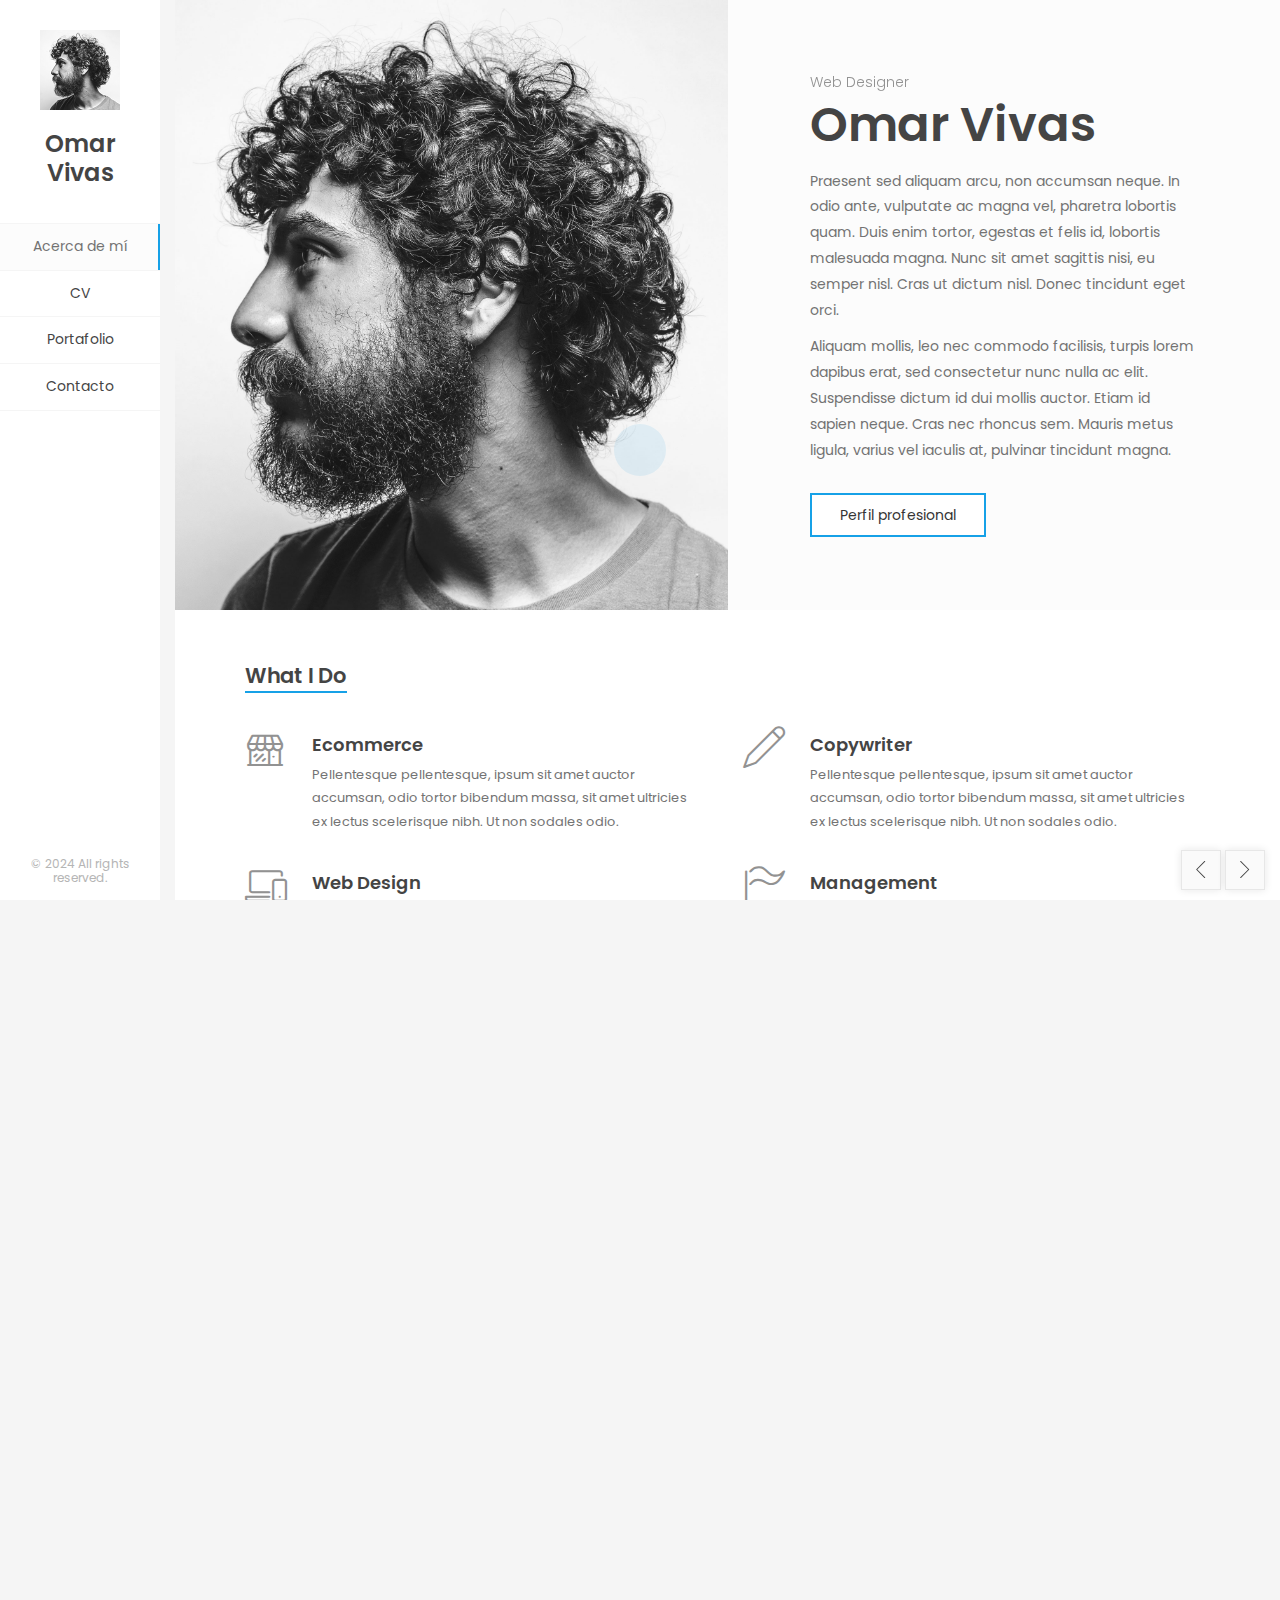
==== commit 4ffe1eef: "sync" ====
--- a/index.html
+++ b/index.html
@@ -55,7 +55,7 @@
                 <a class="pt-trigger" href="#resume">CV</a>
               </li>
               <li>
-                <a class="pt-trigger" href="#portfolio">Potafolio</a>
+                <a class="pt-trigger" href="#portfolio">Portafolio</a>
               </li>
               <li>
                 <a class="pt-trigger" href="#contact">Contacto</a>
@@ -130,7 +130,7 @@
                           <h2 class="hp-main-title">Omar Vivas</h2>
                           <p>Praesent sed aliquam arcu, non accumsan neque. In odio ante, vulputate ac magna vel, pharetra lobortis quam. Duis enim tortor, egestas et felis id, lobortis malesuada magna. Nunc sit amet sagittis nisi, eu semper nisl. Cras ut dictum nisl. Donec tincidunt eget orci.</p><p>Aliquam mollis, leo nec commodo facilisis, turpis lorem dapibus erat, sed consectetur nunc nulla ac elit. Suspendisse dictum id dui mollis auctor. Etiam id sapien neque. Cras nec rhoncus sem. Mauris metus ligula, varius vel iaculis at, pulvinar tincidunt magna.</p>
                           <div class="hp-buttons">
-                            <a href="#" target="_blank" class="btn btn-primary">Download CV</a>
+                            <a href="#resume" class="btn btn-primary">Perfil profesional</a>
                           </div>
                         </div>
                       </div>
@@ -358,7 +358,7 @@
                         </div>
 
                         <div class="block-title ts-10">
-                          <h3>Coding Skills<span></span></h3>
+                          <h3>Habilidades de códificación<span></span></h3>
                         </div>
 
 
@@ -427,13 +427,6 @@
                     </div>
                   </div>
 
-                  <div class="row">
-                    <div class="col-xs-12 col-sm-12">
-                      <div class="col-inner ts-30">
-                        <a href="#" target="_blank" class="btn btn-primary">Download CV</a>
-                      </div>
-                    </div>
-                  </div>
                 </div>
               </div>
             </section>
@@ -445,7 +438,7 @@
               <div class="section-inner custom-page-content">
                 <div class="section-title-block second-style">
                   <h2 class="section-title">Portafolio</h2>
-                  <h5 class="section-description">Mis trabajos</h5>
+                  <h5 class="section-description">Agunos de mis trabajos</h5>
                 </div>
           
                 <div class="section-content">
@@ -459,10 +452,10 @@
                             <a class="filter btn btn-sm btn-link" data-group="category_all">Todos</a>
                           </li>
                           <li>
-                            <a class="filter btn btn-sm btn-link" data-group="category_media">Aplicaciones web</a>
+                            <a class="filter btn btn-sm btn-link" data-group="category_media">Apps web</a>
                           </li>
                           <li>
-                            <a class="filter btn btn-sm btn-link" data-group="category_vimeo-videos">Aplicaciones móviles</a>
+                            <a class="filter btn btn-sm btn-link" data-group="category_vimeo-videos">Apps móviles</a>
                           </li>
                         </ul>
 
@@ -599,7 +592,7 @@
                   <div class=" col-xs-12 col-sm-8 offset-sm-1 offset-sm-2">
                     <div class="col-inner ts-20">
                       <div class="block-title">
-                        <h3>How Can I Help You?</h3>
+                        <h3>¿Como puedo ayudarte?</h3>
                       </div>
 
                       <form id="contact_form" class="contact-form" action="contact_form/contact_form.php" method="post">
@@ -610,26 +603,26 @@
                           <div class="fields clearfix">
                             <div class="left-column">
                               <div class="form-group form-group-with-icon">
-                                <input id="form_name" type="text" name="name" class="form-control" placeholder="Full Name" required="required" data-error="Name is required.">
+                                <input id="form_name" type="text" name="name" class="form-control" placeholder="Nombre" required="required" data-error="Nombre es requerido.">
                                 <div class="form-control-border"></div>
                                 <div class="help-block with-errors"></div>
                               </div>
 
                               <div class="form-group form-group-with-icon">
-                                <input id="form_email" type="email" name="email" class="form-control" placeholder="Email Address" required="required" data-error="Valid email is required.">
+                                <input id="form_lastname" type="text" name="lastname" class="form-control" placeholder="Apellido" required="required" data-error="Apellido es requerido.">
                                 <div class="form-control-border"></div>
                                 <div class="help-block with-errors"></div>
                               </div>
 
                               <div class="form-group form-group-with-icon">
-                                <input id="form_subject" type="text" name="subject" class="form-control" placeholder="Subject" required="required" data-error="Subject is required.">
+                                <input id="form_subject" type="text" name="subject" class="form-control" placeholder="Asunto" required="required" data-error="Asunto es requerido">
                                 <div class="form-control-border"></div>
                                 <div class="help-block with-errors"></div>
                               </div>
                             </div>
                             <div class="right-column">
                               <div class="form-group form-group-with-icon">
-                                <textarea id="form_message" name="message" class="form-control" placeholder="Message" rows="7" required="required" data-error="Please, leave me a message."></textarea>
+                                <textarea id="form_message" name="message" class="form-control" placeholder="Mensaje" rows="7" required="required" data-error="Escribe un mensaje"></textarea>
                                 <div class="form-control-border"></div>
                                 <div class="help-block with-errors"></div>
                               </div>
@@ -638,7 +631,7 @@
 
                           <div class="g-recaptcha" data-sitekey="6LdqmCAUAAAAAMMNEZvn6g4W5e0or2sZmAVpxVqI"></div>
       
-                          <input type="submit" class="button btn-send" value="Send message">
+                          <input type="submit" class="button btn-send" value="Enviar mensaje">
                         </div>
                       </form>
                     </div>
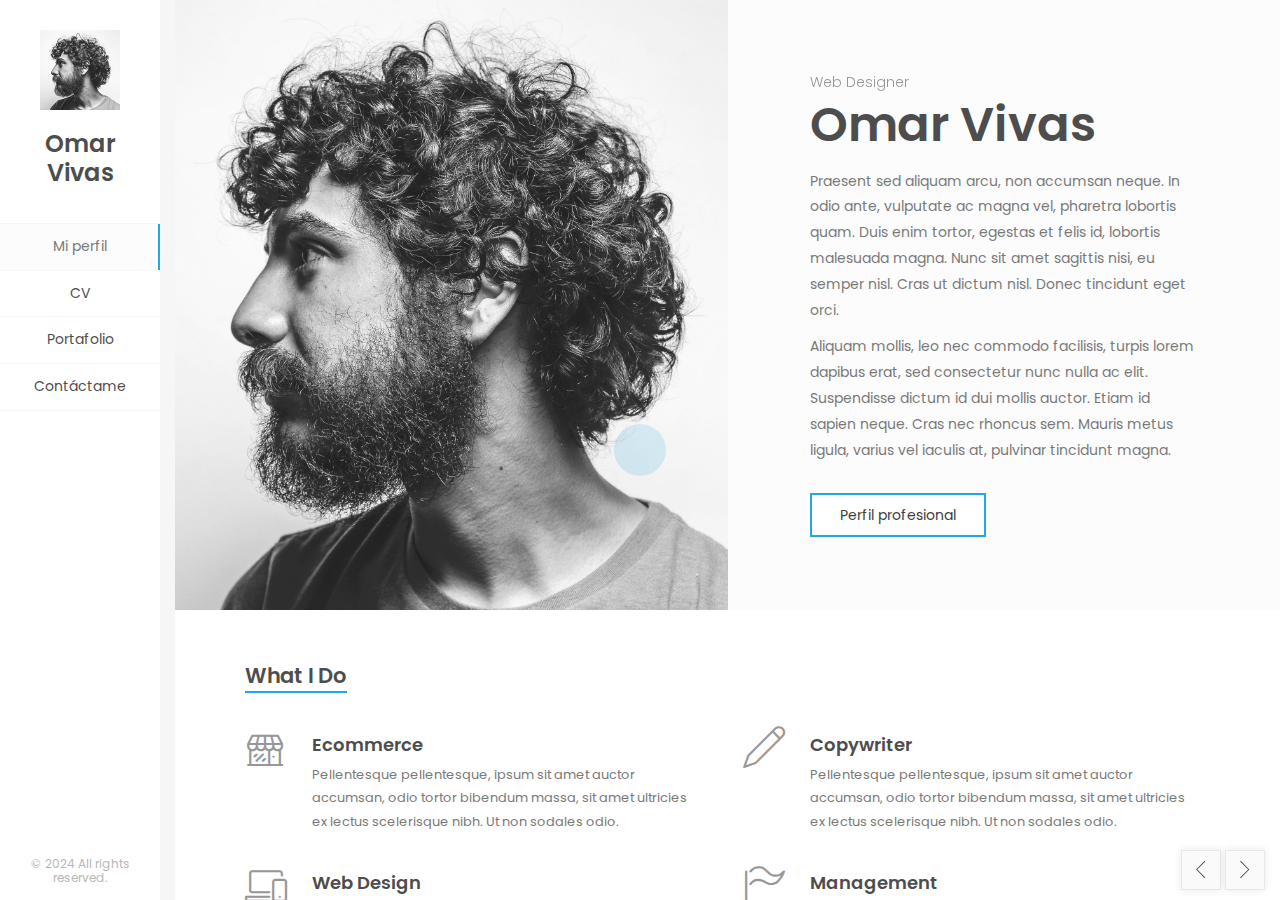
==== commit 4f6726a0: "sync" ====
--- a/index.html
+++ b/index.html
@@ -49,7 +49,7 @@
             <!-- Main menu -->
             <ul id="nav" class="site-main-menu">
               <li>
-                <a class="pt-trigger" href="#about-me">Acerca de mí</a><!-- href value = data-id without # of .pt-page. -->
+                <a class="pt-trigger" href="#about-me">Mi perfil</a><!-- href value = data-id without # of .pt-page. -->
               </li>
               <li>
                 <a class="pt-trigger" href="#resume">CV</a>
@@ -58,7 +58,7 @@
                 <a class="pt-trigger" href="#portfolio">Portafolio</a>
               </li>
               <li>
-                <a class="pt-trigger" href="#contact">Contacto</a>
+                <a class="pt-trigger" href="#contact">Contáctame</a>
               </li>
             </ul>
             <!-- /Main menu -->
@@ -543,8 +543,8 @@
             <section class="pt-page" data-id="contact">
               <div class="section-inner custom-page-content">
                 <div class="section-title-block second-style">
-                  <h2 class="section-title">Contacto</h2>
-                  <h5 class="section-description">Póngase en contacto</h5>
+                  <h2 class="section-title">Contactame</h2>
+                  <h5 class="section-description">Póngase en contacto conmigo</h5>
                 </div>
 
                 <div class="section-content">
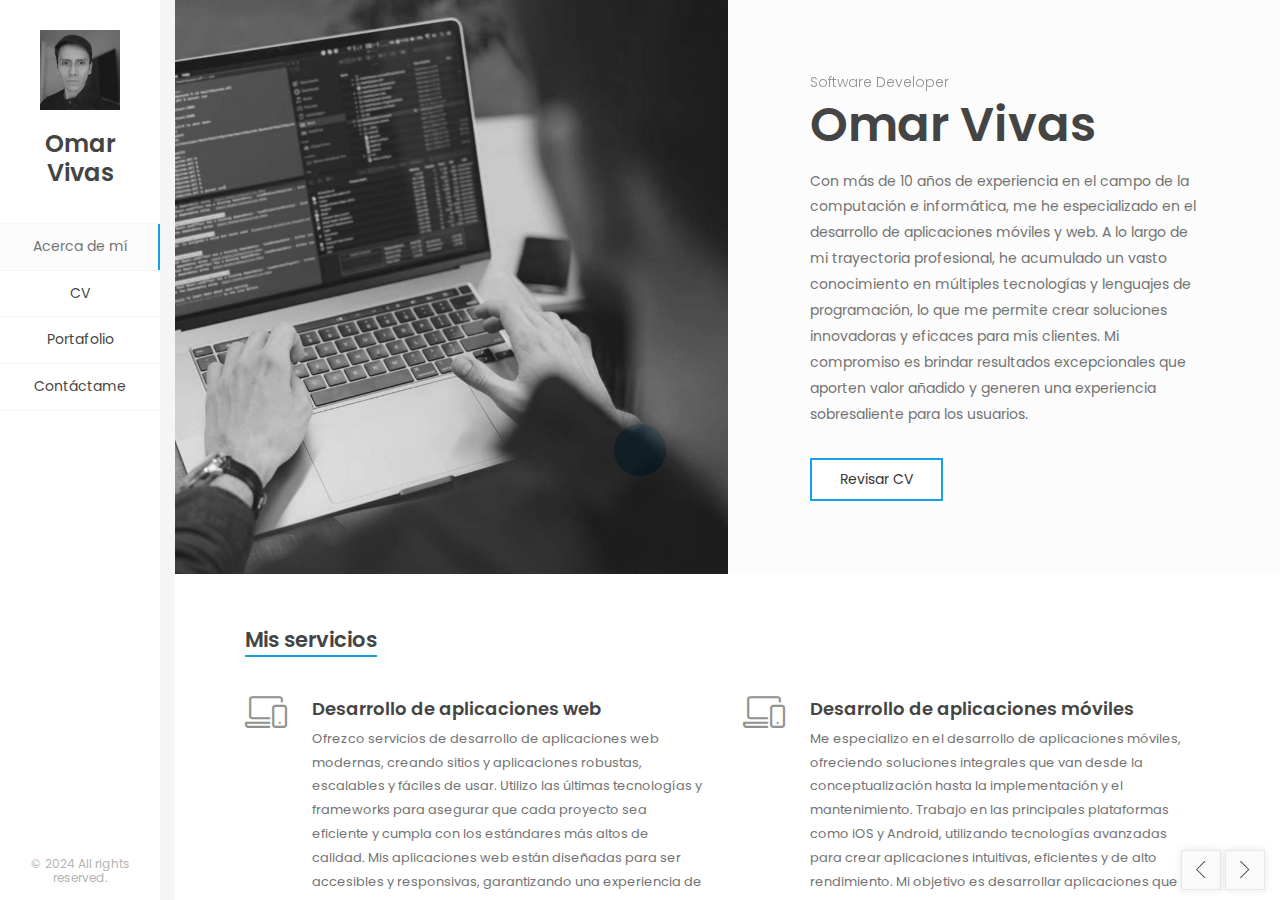
==== commit fdf99f46: "sync" ====
--- a/index.html
+++ b/index.html
@@ -4,7 +4,7 @@
   <head>
     <meta charset="UTF-8" />
     <meta http-equiv="X-UA-Compatible" content="IE=edge"> 
-    <title>Omar Vivas - Resume / CV / Portfolio</title>
+    <title>Omar Vivas - CV / Portafolio</title>
     <meta name="viewport" content="width=device-width, initial-scale=1, maximum-scale=1" />
     <meta name="description" content="Omar Vivas - Resume / CV / Portfolio" />
     <meta name="keywords" content="CV, portfolio" />
@@ -49,7 +49,7 @@
             <!-- Main menu -->
             <ul id="nav" class="site-main-menu">
               <li>
-                <a class="pt-trigger" href="#about-me">Mi perfil</a><!-- href value = data-id without # of .pt-page. -->
+                <a class="pt-trigger" href="#about-me">Acerca de mí</a><!-- href value = data-id without # of .pt-page. -->
               </li>
               <li>
                 <a class="pt-trigger" href="#resume">CV</a>
@@ -119,18 +119,15 @@
                           <!-- Text rotation / Subtitle -->
                           <div class="owl-carousel text-rotation">                                    
                             <div class="item">
-                              <div class="sp-subtitle">Web Designer</div>
-                            </div>
-                            <div class="item">
-                              <div class="sp-subtitle">Frontend-developer</div>
+                              <div class="sp-subtitle">Software Developer</div>
                             </div>
                           </div>
                           <!-- /Text rotation / Subtitle -->
 
                           <h2 class="hp-main-title">Omar Vivas</h2>
-                          <p>Praesent sed aliquam arcu, non accumsan neque. In odio ante, vulputate ac magna vel, pharetra lobortis quam. Duis enim tortor, egestas et felis id, lobortis malesuada magna. Nunc sit amet sagittis nisi, eu semper nisl. Cras ut dictum nisl. Donec tincidunt eget orci.</p><p>Aliquam mollis, leo nec commodo facilisis, turpis lorem dapibus erat, sed consectetur nunc nulla ac elit. Suspendisse dictum id dui mollis auctor. Etiam id sapien neque. Cras nec rhoncus sem. Mauris metus ligula, varius vel iaculis at, pulvinar tincidunt magna.</p>
+                          <p>Con más de 10 años de experiencia en el campo de la computación e informática, me he especializado en el desarrollo de aplicaciones móviles y web. A lo largo de mi trayectoria profesional, he acumulado un vasto conocimiento en múltiples tecnologías y lenguajes de programación, lo que me permite crear soluciones innovadoras y eficaces para mis clientes. Mi compromiso es brindar resultados excepcionales que aporten valor añadido y generen una experiencia sobresaliente para los usuarios.</p>
                           <div class="hp-buttons">
-                            <a href="#resume" class="btn btn-primary">Perfil profesional</a>
+                            <a href="#resume" class="btn btn-primary">Revisar CV</a>
                           </div>
                         </div>
                       </div>
@@ -146,7 +143,7 @@
                     <div class="col-xs-12 col-sm-12">
                       <div class="col-inner">
                         <div class="block-title">
-                            <h3>What I Do</h3>
+                            <h3>Mis servicios</h3>
                         </div>
                       </div>
                     </div>
@@ -161,26 +158,14 @@
                           <!-- Service Item 1 -->
                           <div class="info-block-w-icon">
                             <div class="ci-icon">
-                              <i class="lnr lnr-store"></i>
+                              <i class="lnr lnr-laptop-phone"></i>
                             </div>
                             <div class="ci-text">
-                              <h4>Ecommerce</h4>
-                              <p>Pellentesque pellentesque, ipsum sit amet auctor accumsan, odio tortor bibendum massa, sit amet ultricies ex lectus scelerisque nibh. Ut non sodales odio.</p>
+                              <h4>Desarrollo de aplicaciones web</h4>
+                              <p>Ofrezco servicios de desarrollo de aplicaciones web modernas, creando sitios y aplicaciones robustas, escalables y fáciles de usar. Utilizo las últimas tecnologías y frameworks para asegurar que cada proyecto sea eficiente y cumpla con los estándares más altos de calidad. Mis aplicaciones web están diseñadas para ser accesibles y responsivas, garantizando una experiencia de usuario óptima en cualquier dispositivo. Mi enfoque está en entender las necesidades de cada cliente y proporcionar soluciones personalizadas que impulsen su presencia en línea y mejoren su eficiencia operativa</p>
                             </div>
                           </div>
                           <!-- /Service Item 1 -->
-
-                          <!-- Service Item 2 -->
-                          <div class="info-block-w-icon">
-                            <div class="ci-icon">
-                              <i class="lnr lnr-laptop-phone"></i>
-                            </div>
-                            <div class="ci-text">
-                              <h4>Web Design</h4>
-                              <p>Pellentesque pellentesque, ipsum sit amet auctor accumsan, odio tortor bibendum massa, sit amet ultricies ex lectus scelerisque nibh. Ut non sodales odio.</p>
-                            </div>
-                          </div>
-                          <!-- Service Item 2 -->
                         </div>
                       </div>
                     </div>
@@ -191,26 +176,14 @@
                           <!-- Service Item 3 -->
                           <div class="info-block-w-icon">
                             <div class="ci-icon">
-                              <i class="lnr lnr-pencil"></i>
+                              <i class="lnr lnr-laptop-phone"></i>
                             </div>
                             <div class="ci-text">
-                              <h4>Copywriter</h4>
-                              <p>Pellentesque pellentesque, ipsum sit amet auctor accumsan, odio tortor bibendum massa, sit amet ultricies ex lectus scelerisque nibh. Ut non sodales odio.</p>
+                              <h4>Desarrollo de aplicaciones móviles</h4>
+                              <p>Me especializo en el desarrollo de aplicaciones móviles, ofreciendo soluciones integrales que van desde la conceptualización hasta la implementación y el mantenimiento. Trabajo en las principales plataformas como iOS y Android, utilizando tecnologías avanzadas para crear aplicaciones intuitivas, eficientes y de alto rendimiento. Mi objetivo es desarrollar aplicaciones que no solo cumplan con las expectativas de los usuarios, sino que también proporcionen una experiencia de usuario excepcional y se adapten a las necesidades específicas de cada cliente.</p>
                             </div>
                           </div>
                           <!-- Service Item 3 -->
-
-                          <!-- Service Item 4 -->
-                          <div class="info-block-w-icon">
-                            <div class="ci-icon">
-                              <i class="lnr lnr-flag"></i>
-                            </div>
-                            <div class="ci-text">
-                              <h4>Management</h4>
-                              <p>Pellentesque pellentesque, ipsum sit amet auctor accumsan, odio tortor bibendum massa, sit amet ultricies ex lectus scelerisque nibh. Ut non sodales odio.</p>
-                            </div>
-                          </div>
-                          <!-- Service Item 4 -->
                         </div>
                       </div>
                     </div>
@@ -225,7 +198,7 @@
             <section class="pt-page" data-id="resume">
               <div class="section-inner custom-page-content">
                 <div class="section-title-block second-style">
-                  <h2 class="section-title">Curriculum vitae</h2>
+                  <h2 class="section-title">CV</h2>
                   <h5 class="section-description">Más de 10 años de experiencia</h5>
                 </div>
 
@@ -234,74 +207,111 @@
                     <div class="col-xs-12 col-sm-8">
                       <div class="col-inner bs-30">
                         <div class="block-title">
-                            <h3>Education</h3>
+                            <h3>Educación</h3>
                         </div>
 
                         <div class="timeline timeline-second-style bs-30 clearfix">
                           <div class="timeline-item clearfix">
                             <div class="left-part">
+                              <h5 class="item-period">2024</h5>
+                              <span class="item-company">AWS Certification</span>
+                            </div>
+                            <div class="divider"></div>
+                            <div class="right-part">
+                              <h4 class="item-title">Arquitecto de soluciones en la nube de AWS</h4>
+                              <p>En proceso</p>
+                            </div>
+                          </div>
+
+                          <div class="timeline-item clearfix">
+                            <div class="left-part">
+                              <h5 class="item-period">2013 - 2016</h5>
+                              <span class="item-company">CIBERTEC</span>
+                            </div>
+                            <div class="divider"></div>
+                            <div class="right-part">
+                              <h4 class="item-title">Computación e informática</h4>
+                              <p>Técnico - Titulado</p>
+                            </div>
+                          </div>
+
+                          <div class="timeline-item clearfix">
+                            <div class="left-part">
+                              <h5 class="item-period">2009 - 2010</h5>
+                              <span class="item-company">Sistemas - UNI</span>
+                            </div>
+                            <div class="divider"></div>
+                            <div class="right-part">
+                              <h4 class="item-title">Diseño web profesional</h4>
+                              <p>Cursos certificados</p>
+                            </div>
+                          </div>
+
+                          <div class="timeline-item clearfix">
+                            <div class="left-part">
                               <h5 class="item-period">2008</h5>
-                              <span class="item-company">University of Studies</span>
-                            </div>
-                            <div class="divider"></div>
-                            <div class="right-part">
-                              <h4 class="item-title">Fronted Development</h4>
-                              <p>Maecenas finibus nec sem ut imperdiet. Ut tincidunt est ac dolor aliquam sodales. Phasellus sed mauris hendrerit, laoreet sem in, lobortis ante.</p>
-                            </div>
-                          </div>
-
-                          <div class="timeline-item clearfix">
-                            <div class="left-part">
-                              <h5 class="item-period">2007</h5>
-                              <span class="item-company">University of Studies</span>
-                            </div>
-                            <div class="divider"></div>
-                            <div class="right-part">
-                              <h4 class="item-title">Graphic Design</h4>
-                              <p>Aliquam tincidunt malesuada tortor vitae iaculis. In eu turpis iaculis, feugiat risus quis, aliquet urna. Quisque fringilla mollis risus, eu pulvinar dolor.</p>
+                              <span class="item-company">Sistemas - UNI</span>
+                            </div>
+                            <div class="divider"></div>
+                            <div class="right-part">
+                              <h4 class="item-title">Diseño gráfico digital</h4>
+                              <p>Cursos certificados</p>
                             </div>
                           </div>
                         </div>
 
                         <div class="block-title">
-                            <h3>Experience<span></span></h3>
+                            <h3>Experiencia<span></span></h3>
                         </div>
 
 
                         <div class="timeline timeline-second-style clearfix">
                           <div class="timeline-item clearfix">
                             <div class="left-part">
-                              <h5 class="item-period">2016 - Current</h5>
-                              <span class="item-company">Google</span>
-                            </div>
-                            <div class="divider"></div>
-                            <div class="right-part">
-                              <h4 class="item-title">Lead Ui/Ux Designer</h4>
-                              <p>Praesent dignissim sollicitudin justo, sed elementum quam lacinia quis. Phasellus eleifend tristique posuere. Sed vitae dui nec magna.</p>
-                            </div>
-                          </div>
-
-                          <div class="timeline-item clearfix">
-                            <div class="left-part">
-                              <h5 class="item-period">2013 - 2016</h5>
-                              <span class="item-company">Adobe</span>
+                              <h5 class="item-period">2018 - Actualidad</h5>
+                              <span class="item-company">JDB Global</span>
+                            </div>
+                            <div class="divider"></div>
+                            <div class="right-part">
+                              <h4 class="item-title">Programador Full Stack</h4>
+                              <p>En mi rol como programador full stack, tuve la oportunidad de desarrollar varios aplicativos móviles para reconocidos colegios particulares como San Silvestre School, San Agustín y Santa María. Estos aplicativos fueron diseñados para facilitar diversas funciones educativas y administrativas, mejorando la experiencia tanto para estudiantes como para personal académico. Además, desarrollé una plataforma web integral para la gestión educativa, enfocada en optimizar procesos como la gestión de estudiantes, calificaciones, comunicaciones y recursos educativos. Mi trabajo implicó utilizar tecnologías modernas y buenas prácticas de desarrollo para asegurar la escalabilidad, seguridad y eficiencia del sistema.</p>
+                            </div>
+                          </div>
+
+                          <div class="timeline-item clearfix">
+                            <div class="left-part">
+                              <h5 class="item-period">2021</h5>
+                              <span class="item-company">Centro Nacional de Alerta de Tsunami de la M.G.P</span>
                                     </div>
                             <div class="divider"></div>
                             <div class="right-part">
-                              <h4 class="item-title">Senior Ui/Ux Designer</h4>
-                              <p>Maecenas tempus faucibus rutrum. Duis eu aliquam urna. Proin vitae nulla tristique, ornare felis id, congue libero. Nam volutpat euismod quam.</p>
-                            </div>
-                          </div>
-
-                          <div class="timeline-item clearfix">
-                            <div class="left-part">
-                              <h5 class="item-period">2011 - 2013</h5>
-                              <span class="item-company">Google</span>
+                              <h4 class="item-title">Programador Full Stack</h4>
+                              <p>Revisión y modernización del sistema PCNAT (Plataforma del Centro Nacional de Alerta de Tsunami) y puesta en marcha de la nueva página web del CNAT. PCNAT es una plataforma web diseñada para registrar y evaluar eventos sísmicos en el Océano Pacífico, generando boletines de Sismo-Tsunami que se distribuyen a través de diversos canales de comunicación (app móvil "MGP Tsunamis", SMS, correo electrónico, página web, Facebook, Twitter y WhatsApp). Esta actualización se realizó utilizando tecnologías como SQL Server, PHP 7, Laravel 8 y Vue JS.</p>
+                            </div>
+                          </div>
+
+                          <div class="timeline-item clearfix">
+                            <div class="left-part">
+                              <h5 class="item-period">2017- 2020</h5>
+                              <span class="item-company">Dirección de Bienestar de la M.G.P</span>
                                     </div>
                             <div class="divider"></div>
                             <div class="right-part">
-                              <h4 class="item-title">Junior Ui/Ux Designer</h4>
-                              <p>Duis mollis nunc quis quam viverra venenatis. Nulla nulla arcu, congue vitae nunc ac, sodales ultricies diam. Nullam justo leo, tincidunt sit amet.</p>
+                              <h4 class="item-title">Programador Full Stack</h4>
+                              <p>
+                                Llevé a cabo la implementación de un sitio web y una aplicación móvil, garantizando una integración fluida entre ambas plataformas y desarrollando interfaces intuitivas para ofrecer una experiencia de usuario coherente y eficiente en todos los dispositivos.</p>
+                            </div>
+                          </div>
+
+                          <div class="timeline-item clearfix">
+                            <div class="left-part">
+                              <h5 class="item-period">2012- 2016</h5>
+                              <span class="item-company">Dirección de Hidrografía de la M.G.P</span>
+                                    </div>
+                            <div class="divider"></div>
+                            <div class="right-part">
+                              <h4 class="item-title">Programador web</h4>
+                              <p>En mi rol como encargado de administrar los diferentes sitios web de la institución, desarrollé aplicaciones web para procesar y mostrar datos de pronósticos oceanográficos y meteorológicos. Utilicé una variedad de tecnologías, incluyendo JavaScript, C#, PHP, SQL Server y MySQL, para crear soluciones eficientes y robustas. Mi trabajo implicó asegurar la disponibilidad y funcionalidad continua de los sitios web, además de optimizar la visualización y el acceso a información crítica para los usuarios.</p>
                             </div>
                           </div>
                         </div>
@@ -311,99 +321,61 @@
                     <div class="col-xs-12 col-sm-4">
                       <div class="col-inner">
 
-                        <div class="block-title">
-                          <h3>Design Skills<span></span></h3>
-                        </div>
+
+                        <div class="block-title ts-10">
+                          <h3>Habilidades de códificación<span></span></h3>
+                        </div>
+
 
                         <div class="skills-info skills-second-style">
-                          <!-- Skill 1 -->
                           <div class="clearfix">
-                            <h4>Web Design</h4>
-                            <div class="skill-value">95%</div>
+                            <h4>JavaScript</h4>
+                            <div class="skill-value">90%</div>
                           </div>
                           <div class="skill-container">
-                            <div class="skill-percentage skill-1"></div>
-                          </div>
-                          <!-- /Skill 1 -->
-
-                          <!-- Skill 2 -->
+                            <div class="skill-percentage skill-4"></div>
+                          </div>
+
                           <div class="clearfix">
-                            <h4>Print Design</h4>
-                            <div class="skill-value">65%</div>
-                          </div>
-                          <div class="skill-container">
-                            <div class="skill-percentage skill-2"></div>
-                          </div>
-                          <!-- /Skill 2 -->
-
-                          <!-- Skill 3 -->
-                          <div class="clearfix">
-                            <h4>Logo Design</h4>
+                            <h4>PHP</h4>
                             <div class="skill-value">80%</div>
                           </div>
                           <div class="skill-container">
                             <div class="skill-percentage skill-3"></div>
                           </div>
-                          <!-- /Skill 3 -->
-                          
-                          <!-- Skill 4 -->
+
                           <div class="clearfix">
-                            <h4>Graphic Design</h4>
-                            <div class="skill-value">90%</div>
-                          </div>
-                          <div class="skill-container">
-                            <div class="skill-percentage skill-4"></div>
-                          </div>
-                          <!-- /Skill 4 -->
-                        </div>
-
-                        <div class="block-title ts-10">
-                          <h3>Habilidades de códificación<span></span></h3>
-                        </div>
-
-
-                        <div class="skills-info skills-second-style">
-                          <!-- Skill 5 -->
-                          <div class="clearfix">
-                            <h4>JavaScript</h4>
-                            <div class="skill-value">85%</div>
-                          </div>
-                          <div class="skill-container">
-                            <div class="skill-percentage skill-5"></div>
-                          </div>
-                          <!-- /Skill 5 -->
-
-                          <!-- Skill 6 -->
-                          <div class="clearfix">
-                            <h4>PHP</h4>
+                            <h4>C#</h4>
                             <div class="skill-value">70%</div>
                           </div>
                           <div class="skill-container">
                             <div class="skill-percentage skill-6"></div>
                           </div>
-                          <!-- /Skill 6 -->
-
-                          <!-- Skill 7 -->
+
                           <div class="clearfix">
-                            <h4>Python</h4>
+                            <h4>SWIFT</h4>
+                            <div class="skill-value">70%</div>
+                          </div>
+                          <div class="skill-container">
+                            <div class="skill-percentage skill-6"></div>
+                          </div>
+
+                          <div class="clearfix">
+                            <h4>KOTLIN</h4>
+                            <div class="skill-value">70%</div>
+                          </div>
+                          <div class="skill-container">
+                            <div class="skill-percentage skill-6"></div>
+                          </div>
+
+                          <div class="clearfix">
+                            <h4>JAVA</h4>
                             <div class="skill-value">60%</div>
                           </div>
                           <div class="skill-container">
                             <div class="skill-percentage skill-7"></div>
                           </div>
-                          <!-- /Skill 7 -->
-
-                          <!-- Skill 8 -->
-                          <div class="clearfix">
-                            <h4>Perl</h4>
-                            <div class="skill-value">75%</div>
-                          </div>
-                          <div class="skill-container">
-                            <div class="skill-percentage skill-8"></div>
-                          </div>
-                          <!-- /Skill 8 -->
-
-                          <!-- Skill 9 -->
+
                           <div class="clearfix">
                             <h4>HTML / CSS</h4>
                             <div class="skill-value">100%</div>
@@ -411,17 +383,6 @@
                           <div class="skill-container">
                             <div class="skill-percentage skill-9"></div>
                           </div>
-                          <!-- /Skill 9 -->
-
-                          <!-- Skill 10 -->
-                          <div class="clearfix">
-                            <h4>Smarty / Twig</h4>
-                            <div class="skill-value">80%</div>
-                          </div>
-                          <div class="skill-container">
-                            <div class="skill-percentage skill-10"></div>
-                          </div>
-                          <!-- /Skill 10 -->
                         </div>
                       </div>
                     </div>
@@ -452,81 +413,83 @@
                             <a class="filter btn btn-sm btn-link" data-group="category_all">Todos</a>
                           </li>
                           <li>
-                            <a class="filter btn btn-sm btn-link" data-group="category_media">Apps web</a>
+                            <a class="filter btn btn-sm btn-link" data-group="category_app_web">Apps web</a>
                           </li>
                           <li>
-                            <a class="filter btn btn-sm btn-link" data-group="category_vimeo-videos">Apps móviles</a>
+                            <a class="filter btn btn-sm btn-link" data-group="category_app_mobile">Apps móviles</a>
                           </li>
                         </ul>
 
                         <!-- Portfolio Grid -->
                         <div class="portfolio-grid three-columns">
-                          
-                          <figure class="item lbaudio" data-groups='["category_all", "category_soundcloud"]'>
+
+                          <figure class="item standard" data-groups='["category_all", "category_app_mobile"]'>
                             <div class="portfolio-item-img">
-                              <img src="images/portfolio/1.jpg" alt="SoundCloud Audio" title="" />
-                              <a href="https://w.soundcloud.com/player/?url=https%3A//api.soundcloud.com/tracks/221650664&#038;color=%23ff5500&#038;auto_play=false&#038;hide_related=false&#038;show_comments=true&#038;show_user=true&#038;show_reposts=false&#038;show_teaser=true&#038;visual=true" class="lightbox mfp-iframe" title="SoundCloud Audio"></a>
-                            </div>
-
-                            <i class="fa fa-volume-up"></i>
-                            <h4 class="name">SoundCloud Audio</h4>
-                            <span class="category">SoundCloud</span>
+                              <img src="images/portfolio/1.jpg" alt="" title="" />
+                              <a href="portfolio-1.html" class="ajax-page-load"></a>
+                            </div>
+
+                            <i class="far fa-file-alt"></i>
+                            <h4 class="name">App móvil San Silvestre School</h4>
+                            <span class="category">Móvil</span>
                           </figure>
 
-                          <figure class="item standard" data-groups='["category_all", "category_media"]'>
+                          <figure class="item standard" data-groups='["category_all", "category_app_mobile"]'>
                             <div class="portfolio-item-img">
-                              <img src="images/portfolio/2.jpg" alt="Media Project 2" title="" />
-                              <a href="portfolio-1.html" class="ajax-page-load"></a>
+                              <img src="images/portfolio/2.jpg" alt="" title="" />
+                              <a href="portfolio-2.html" class="ajax-page-load"></a>
                             </div>
 
                             <i class="far fa-file-alt"></i>
-                            <h4 class="name">Media Project 2</h4>
-                            <span class="category">Media</span>
+                            <h4 class="name">App móvil Santa María</h4>
+                            <span class="category">Móvil</span>
                           </figure>
 
-                          <figure class="item lbvideo" data-groups='["category_all", "category_vimeo-videos"]'>
+                          <figure class="item standard" data-groups='["category_all", "category_app_mobile"]'>
                             <div class="portfolio-item-img">
-                              <img src="images/portfolio/3.jpg" alt="Vimeo Video 1" title="" />
-                              <a href="https://player.vimeo.com/video/158284739" class="lightbox mfp-iframe" title="Vimeo Video 1"></a>
-                            </div>
-
-                            <i class="fas fa-video"></i>
-                            <h4 class="name">Vimeo Video 1</h4>
-                            <span class="category">Vimeo Videos</span>
+                              <img src="images/portfolio/3.jpg" alt="" title="" />
+                              <a href="portfolio-3.html" class="ajax-page-load"></a>
+                            </div>
+
+                            <i class="far fa-file-alt"></i>
+                            <h4 class="name">App móvil MGP Bienestar</h4>
+                            <span class="category">Móvil</span>
                           </figure>
 
-                          <figure class="item standard" data-groups='["category_all", "category_media"]'>
+                          <figure class="item standard" data-groups='["category_all", "category_app_web"]'>
                             <div class="portfolio-item-img">
-                              <img src="images/portfolio/4.jpg" alt="Media Project 1" title="" />
-                              <a href="portfolio-1.html" class="ajax-page-load"></a>
+                              <img src="images/portfolio/4.jpg" alt="" title="" />
+                              <a href="portfolio-4.html" class="ajax-page-load"></a>
                             </div>
 
                             <i class="far fa-file-alt"></i>
-                            <h4 class="name">Media Project 1</h4>
-                            <span class="category">Media</span>
+                            <h4 class="name">Página web DIHIDRONAV</h4>
+                            <span class="category">Web</span>
                           </figure>
 
-                          <figure class="item lbimage" data-groups='["category_all", "category_mockups"]'>
+                          <figure class="item standard" data-groups='["category_all", "category_app_web"]'>
                             <div class="portfolio-item-img">
-                              <img src="images/portfolio/5.jpg" alt="Mockup Design 1" title="" />
-                              <a class="lightbox" title="Mockup Design 1" href="images/portfolio/5.jpg"></a>
-                            </div>
-
-                            <i class="far fa-image"></i>
-                            <h4 class="name">Mockup Design 1</h4>
-                            <span class="category">Mockups</span>
+                              <img src="images/portfolio/5.jpg" alt="" title="" />
+                              <a href="portfolio-5.html" class="ajax-page-load"></a>
+                            </div>
+
+                            <i class="far fa-file-alt"></i>
+                            <h4 class="name">Plataforma web PCNAT</h4>
+                            <span class="category">Web</span>
                           </figure>
 
-                          <figure class="item lbvideo" data-groups='["category_all", "category_youtube-videos"]'>
+                          <figure class="item standard" data-groups='["category_all", "category_app_web"]'>
                             <div class="portfolio-item-img">
-                              <img src="images/portfolio/6.jpg" alt="YouTube Video 1" title="" />
-                              <a href="https://www.youtube.com/embed/bg0gv2YpIok" class="lightbox mfp-iframe" title="YouTube Video 1"></a>
-                            </div>
-
-                            <i class="fas fa-video"></i>
-                            <h4 class="name">YouTube Video 1</h4>
-                            <span class="category">YouTube Videos</span>
+                              <img src="images/portfolio/6.jpg" alt="" title="" />
+                              <a href="portfolio-6.html" class="ajax-page-load"></a>
+                            </div>
+
+                            <i class="far fa-file-alt"></i>
+                            <h4 class="name">Plataforma web Gestión Educativa</h4>
+                            <span class="category">Web</span>
                           </figure>
+
+
                         </div>
                       </div>
                       <!-- /Portfolio Content -->
@@ -628,8 +591,6 @@
                               </div>
                             </div>
                           </div>
-
-                          <div class="g-recaptcha" data-sitekey="6LdqmCAUAAAAAMMNEZvn6g4W5e0or2sZmAVpxVqI"></div>
       
                           <input type="submit" class="button btn-send" value="Enviar mensaje">
                         </div>
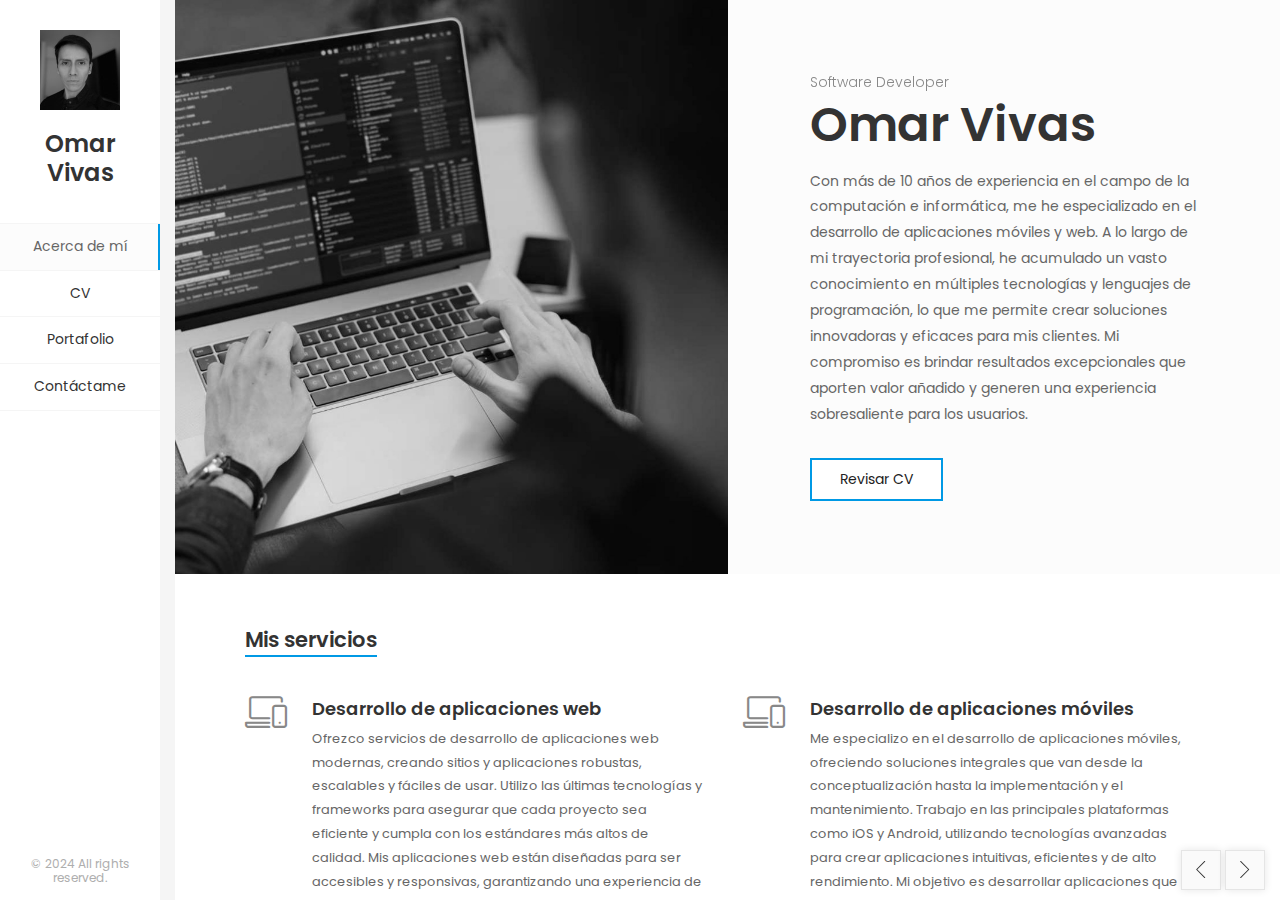
==== commit c8974e83: "sync" ====
--- a/index.html
+++ b/index.html
@@ -3,7 +3,10 @@
 <html lang="en" class="no-js">
   <head>
     <meta charset="UTF-8" />
-    <meta http-equiv="X-UA-Compatible" content="IE=edge"> 
+    <meta http-equiv="X-UA-Compatible" content="IE=edge">
+    <meta name=theme-color content=#0099e5>
+    <meta name=apple-mobile-web-app-capable content=yes>
+    <meta name=apple-mobile-web-app-status-bar-style content=#0099e5>
     <title>Omar Vivas - CV / Portafolio</title>
     <meta name="viewport" content="width=device-width, initial-scale=1, maximum-scale=1" />
     <meta name="description" content="Omar Vivas - Resume / CV / Portfolio" />
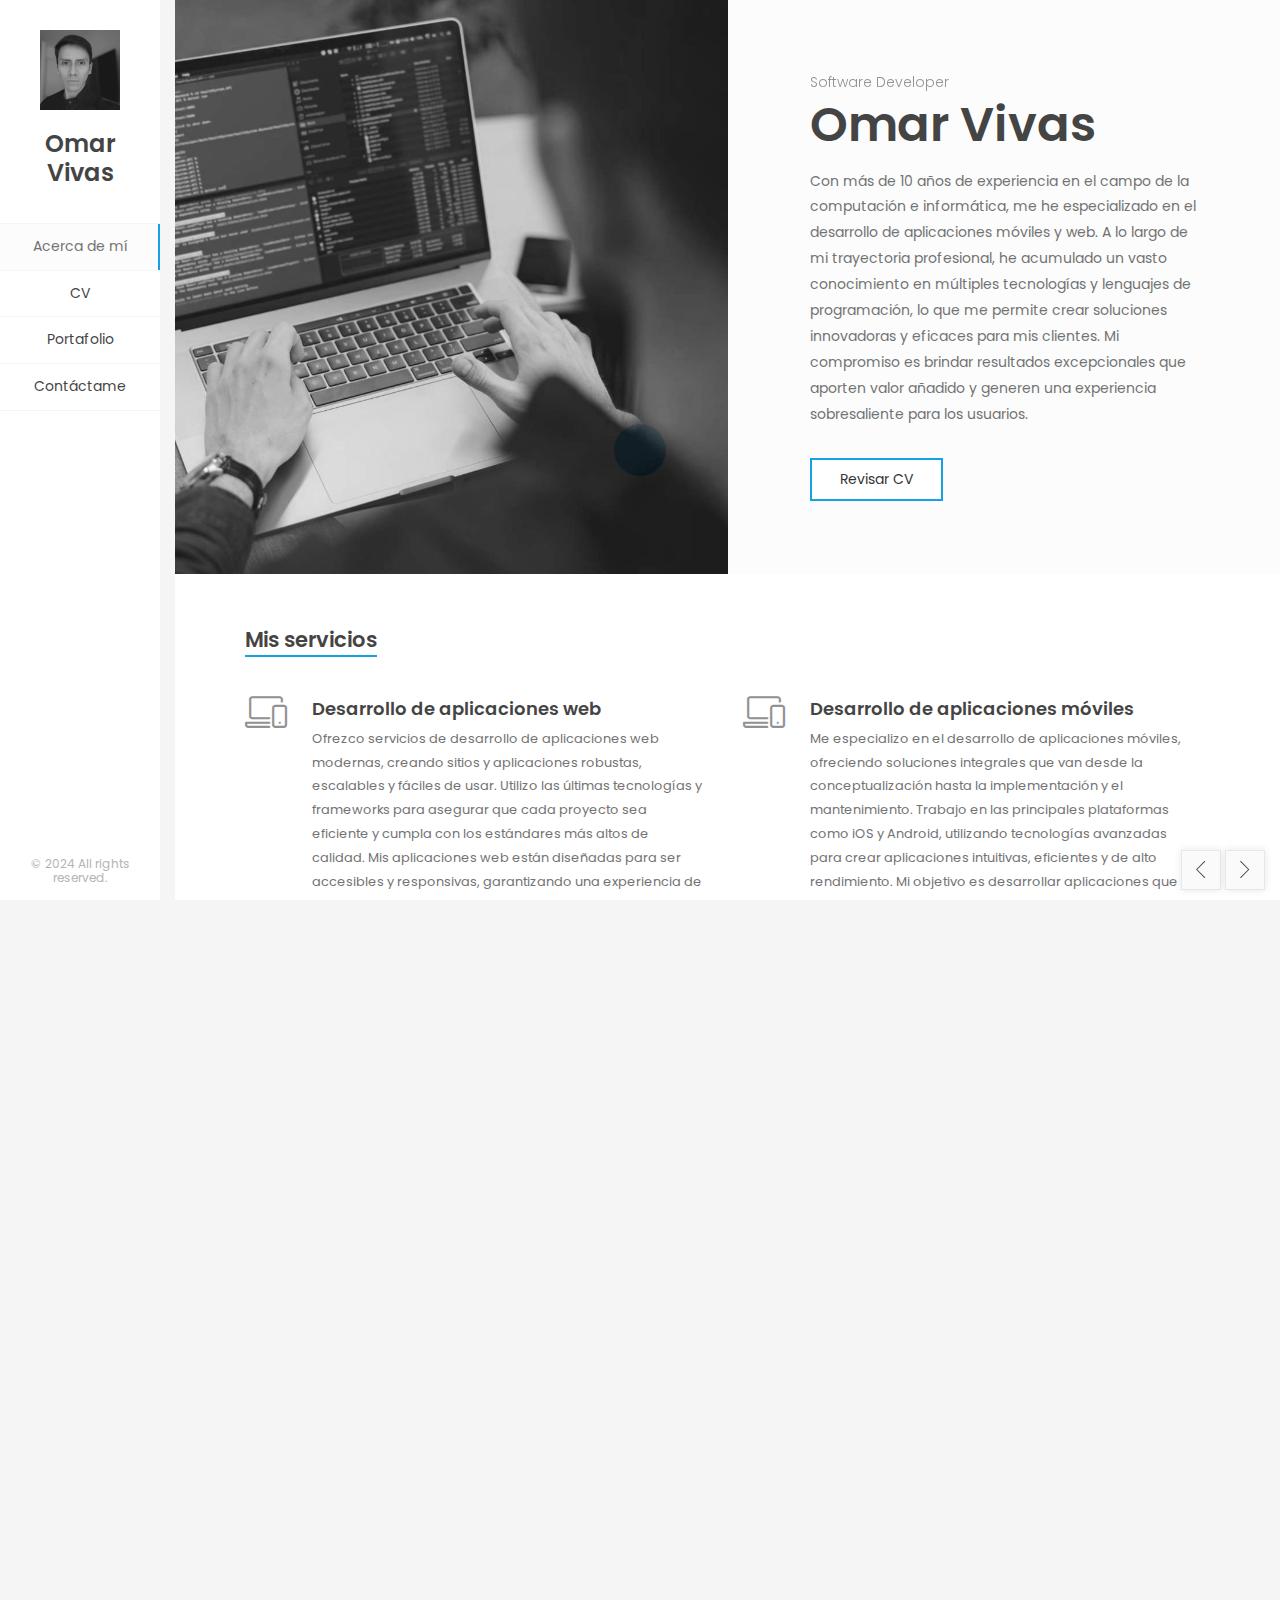
==== commit 725919fc: "sync" ====
--- a/index.html
+++ b/index.html
@@ -413,7 +413,7 @@
 
                         <ul class="portfolio-filters">
                           <li class="active">
-                            <a class="filter btn btn-sm btn-link" data-group="category_all">Todos</a>
+                            <a class="filter btn btn-sm btn-link" data-group="category_all">Todo</a>
                           </li>
                           <li>
                             <a class="filter btn btn-sm btn-link" data-group="category_app_web">Apps web</a>
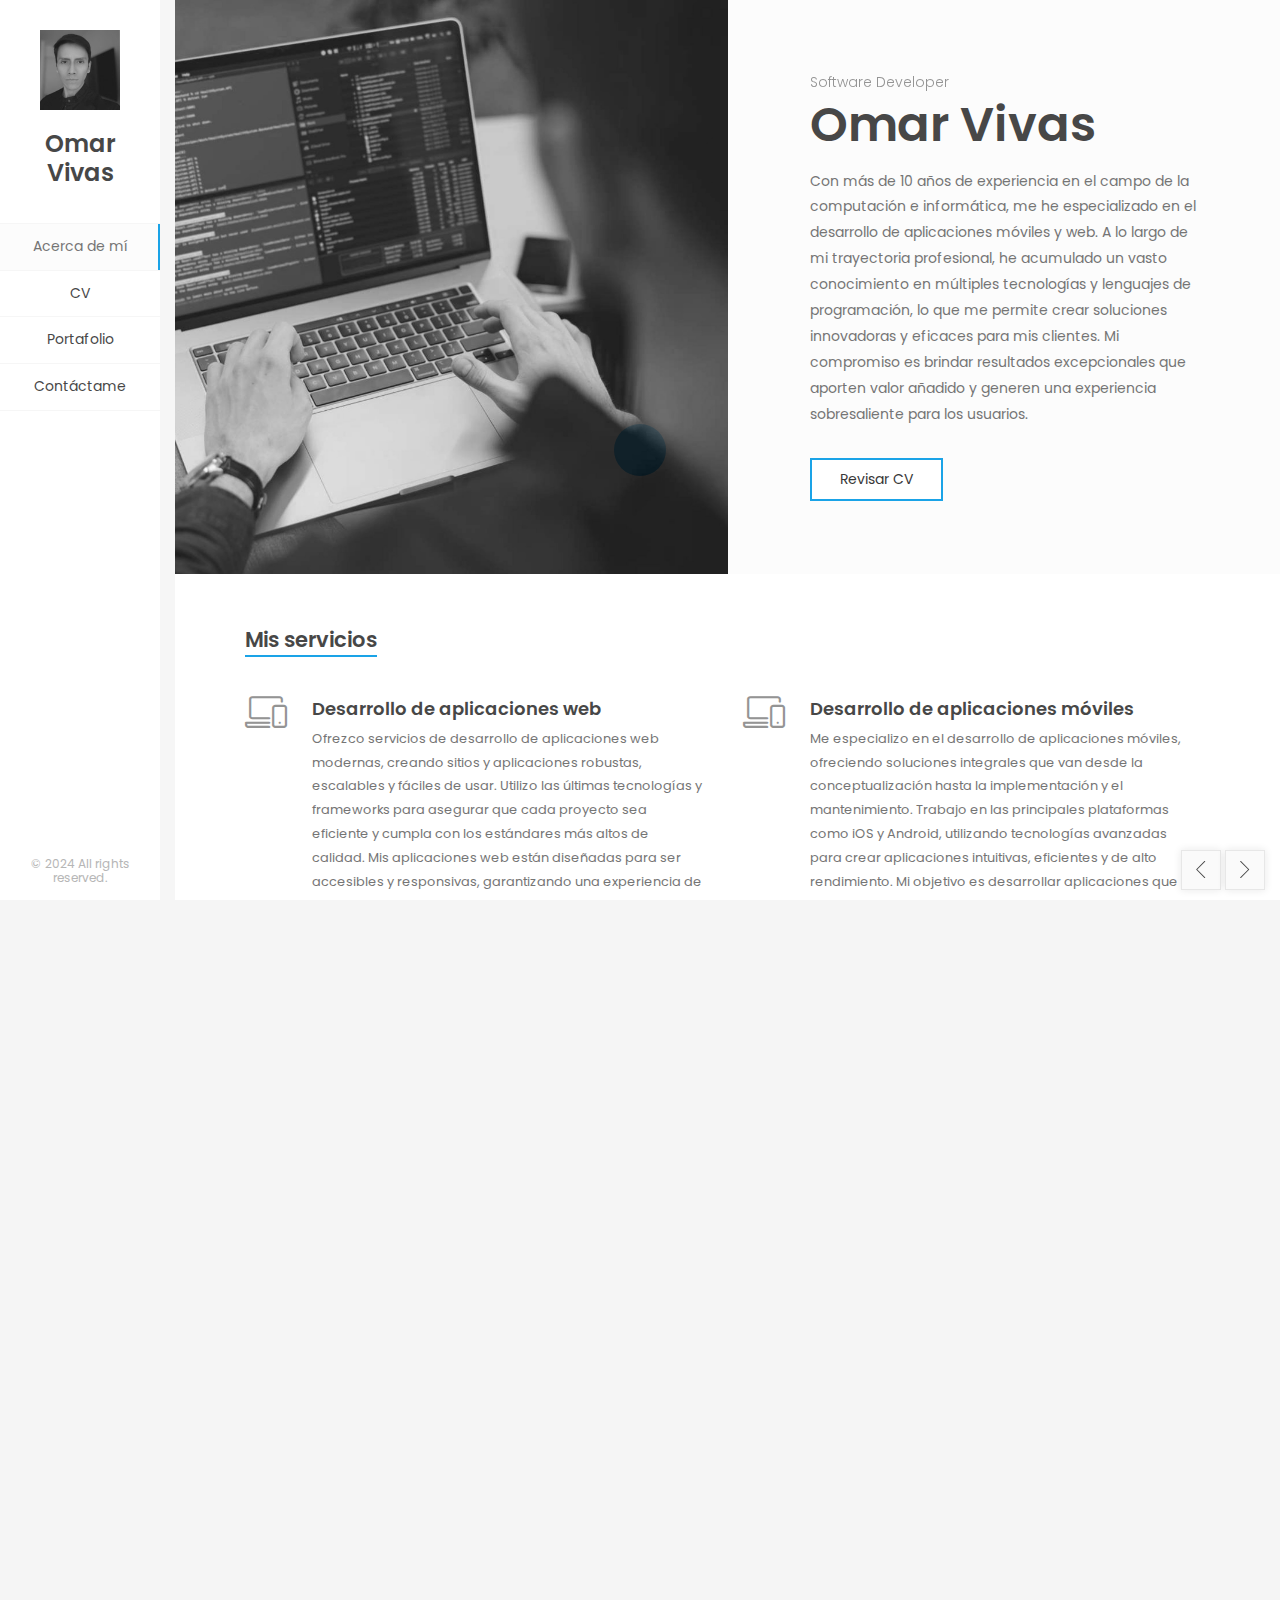
==== commit d74fed42: "update skills" ====
--- a/index.html
+++ b/index.html
@@ -333,10 +333,18 @@
                         <div class="skills-info skills-second-style">
                           <div class="clearfix">
                             <h4>JavaScript</h4>
-                            <div class="skill-value">90%</div>
-                          </div>
-                          <div class="skill-container">
-                            <div class="skill-percentage skill-4"></div>
+                            <div class="skill-value">80%</div>
+                          </div>
+                          <div class="skill-container">
+                            <div class="skill-percentage skill-3"></div>
+                          </div>
+
+                          <div class="clearfix">
+                            <h4>TypeScript</h4>
+                            <div class="skill-value">80%</div>
+                          </div>
+                          <div class="skill-container">
+                            <div class="skill-percentage skill-3"></div>
                           </div>
 
                           <div class="clearfix">
@@ -347,6 +355,7 @@
                             <div class="skill-percentage skill-3"></div>
                           </div>
 
+
                           <div class="clearfix">
                             <h4>C#</h4>
                             <div class="skill-value">70%</div>
@@ -381,12 +390,46 @@
 
                           <div class="clearfix">
                             <h4>HTML / CSS</h4>
-                            <div class="skill-value">100%</div>
-                          </div>
-                          <div class="skill-container">
-                            <div class="skill-percentage skill-9"></div>
-                          </div>
-                        </div>
+                            <div class="skill-value">90%</div>
+                          </div>
+                          <div class="skill-container">
+                            <div class="skill-percentage skill-4"></div>
+                          </div>
+                        </div>
+                      </div>
+
+                      <div class="col-inner">
+
+
+                        <div class="block-title ts-10">
+                          <h3>Tecnologías y Frameworks<span></span></h3>
+                        </div>
+
+                        <ul class="tags mb-4">
+                          <li><a>React</a></li>
+                          <li><a>Next.js</a></li>
+                          <li><a>Vue.js</a></li>
+                          <li><a>Ionic Framework</a></li>
+                          <li><a>Capacitor.js</a></li>
+                          <li><a>Bootstrap</a></li>
+                          <li><a>Tailwind CSS</a></li>
+                        </ul>
+
+                        <ul class="tags mb-4">
+                          <li><a>Git</a></li>
+                          <li><a>Docker</a></li>
+                        </ul>
+
+                        <ul class="tags mb-4">
+                          <li><a>SQL</a></li>
+                          <li><a>MySQL</a></li>
+                        </ul>
+
+                        <ul class="tags">
+                          <li><a>Laravel</a></li>
+                          <li><a>ASP.NET</a></li>
+                          <li><a>Entity Framework</a></li>
+                        </ul>
                       </div>
                     </div>
                   </div>
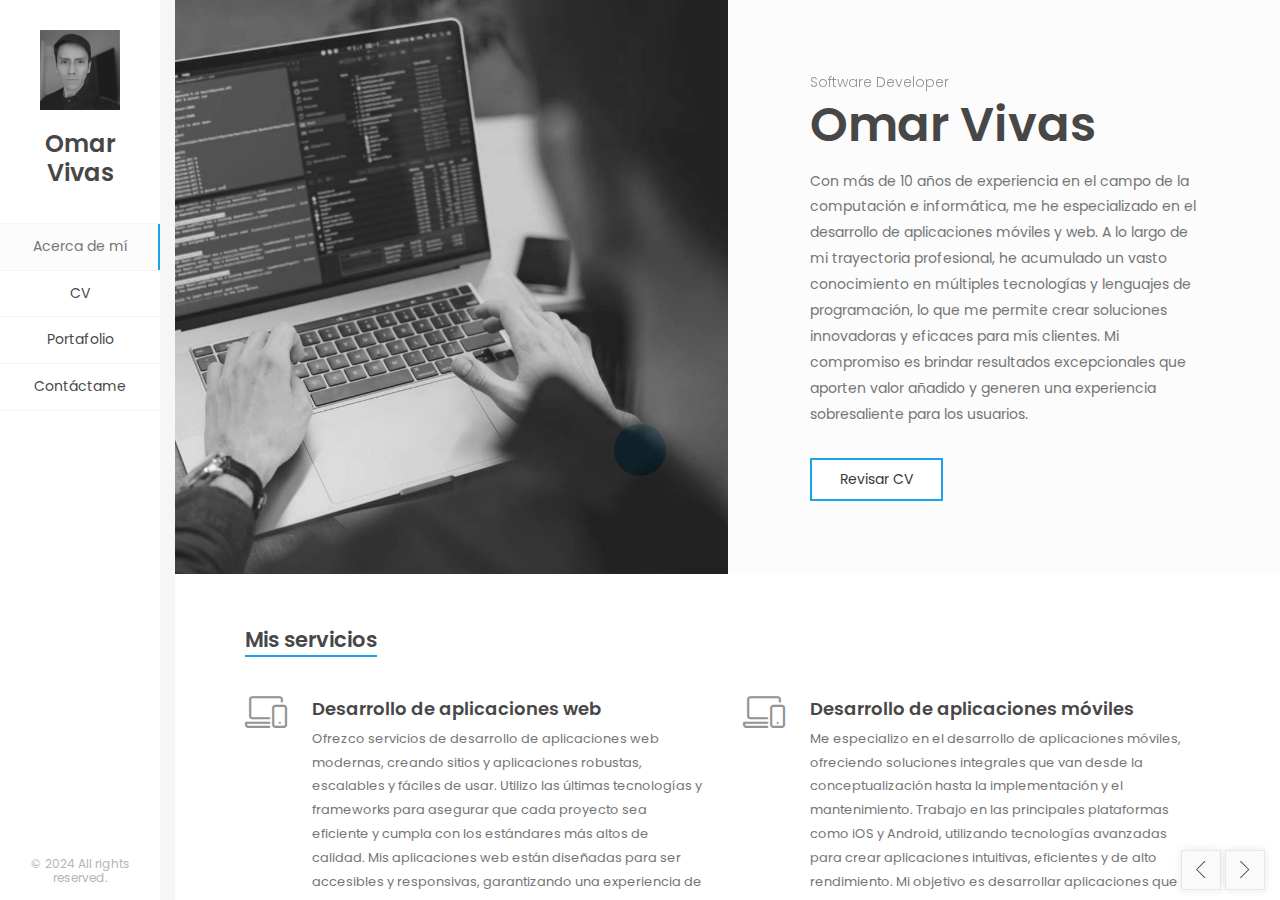
==== commit 13ddc42a: "sync" ====
--- a/index.html
+++ b/index.html
@@ -409,6 +409,7 @@
                           <li><a>React</a></li>
                           <li><a>Next.js</a></li>
                           <li><a>Vue.js</a></li>
+                          <li><a>Node.js</a></li>
                           <li><a>Ionic Framework</a></li>
                           <li><a>Capacitor.js</a></li>
                           <li><a>Bootstrap</a></li>
